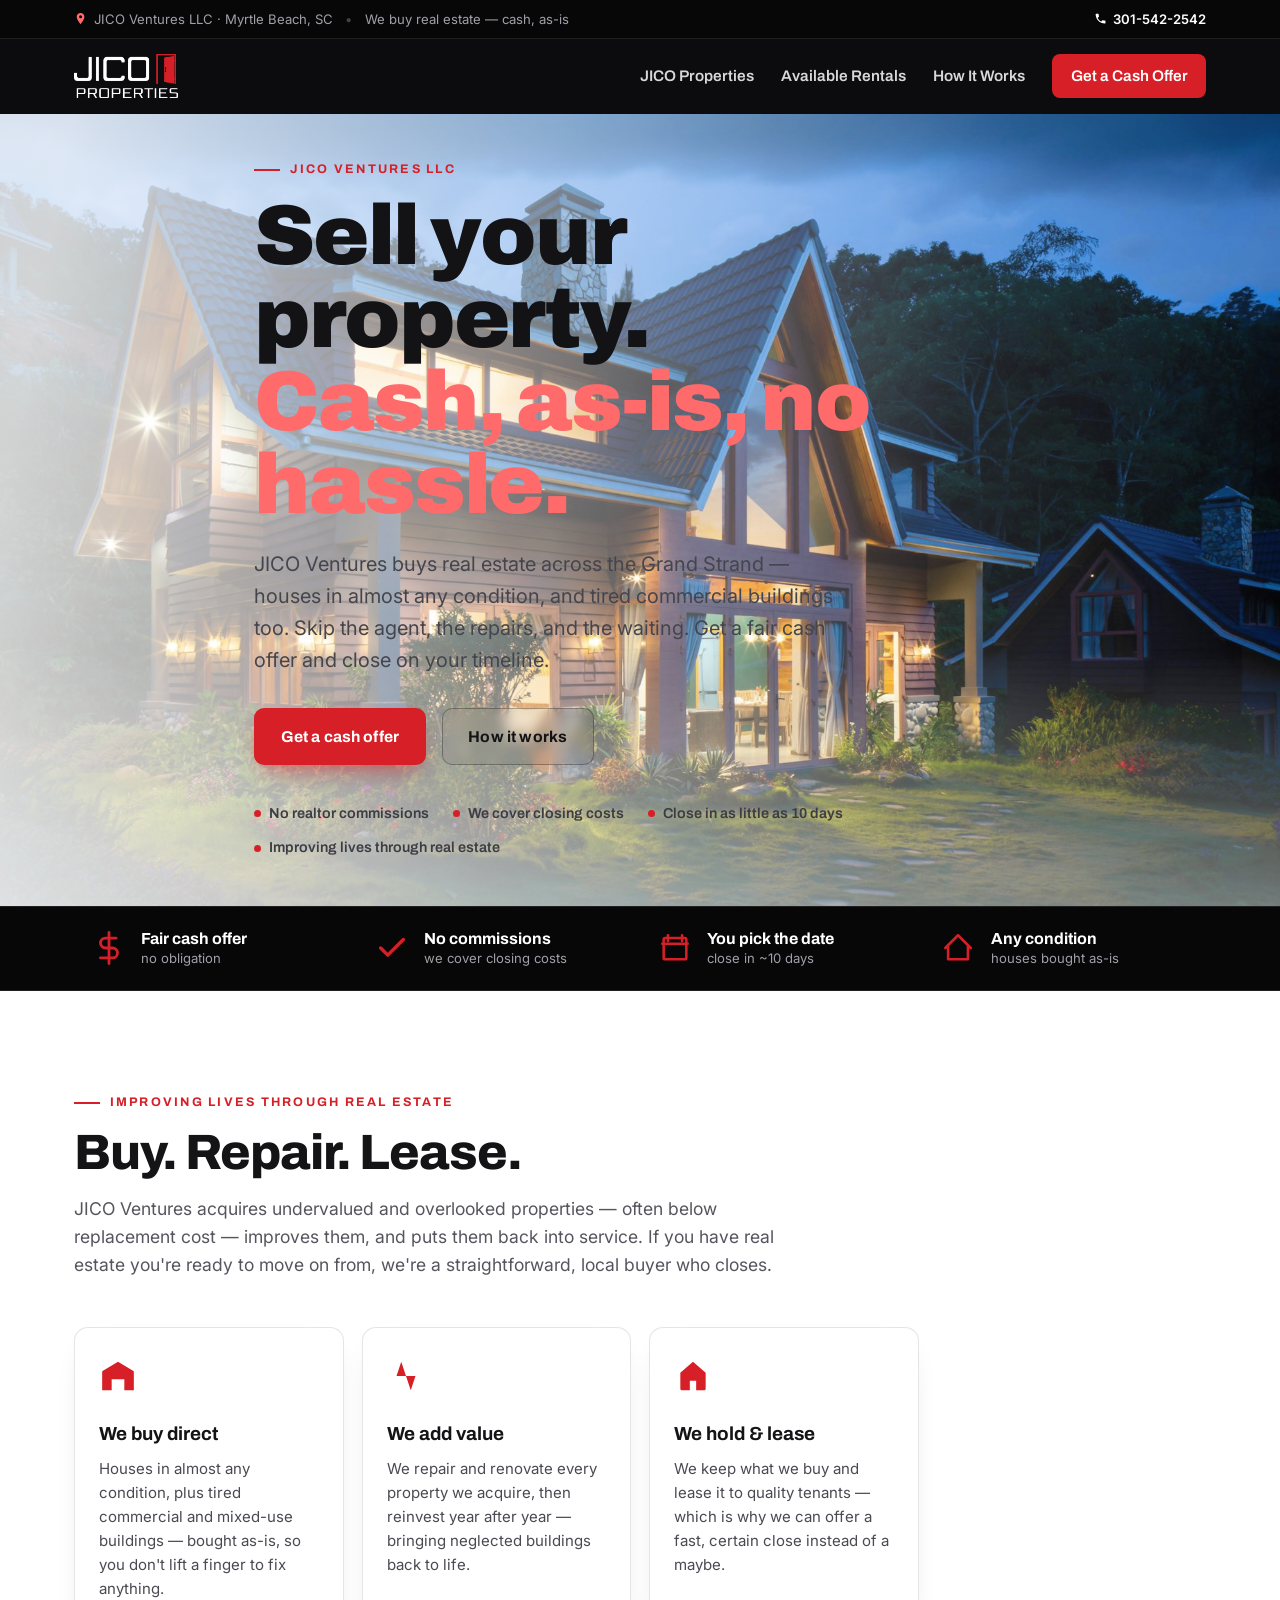
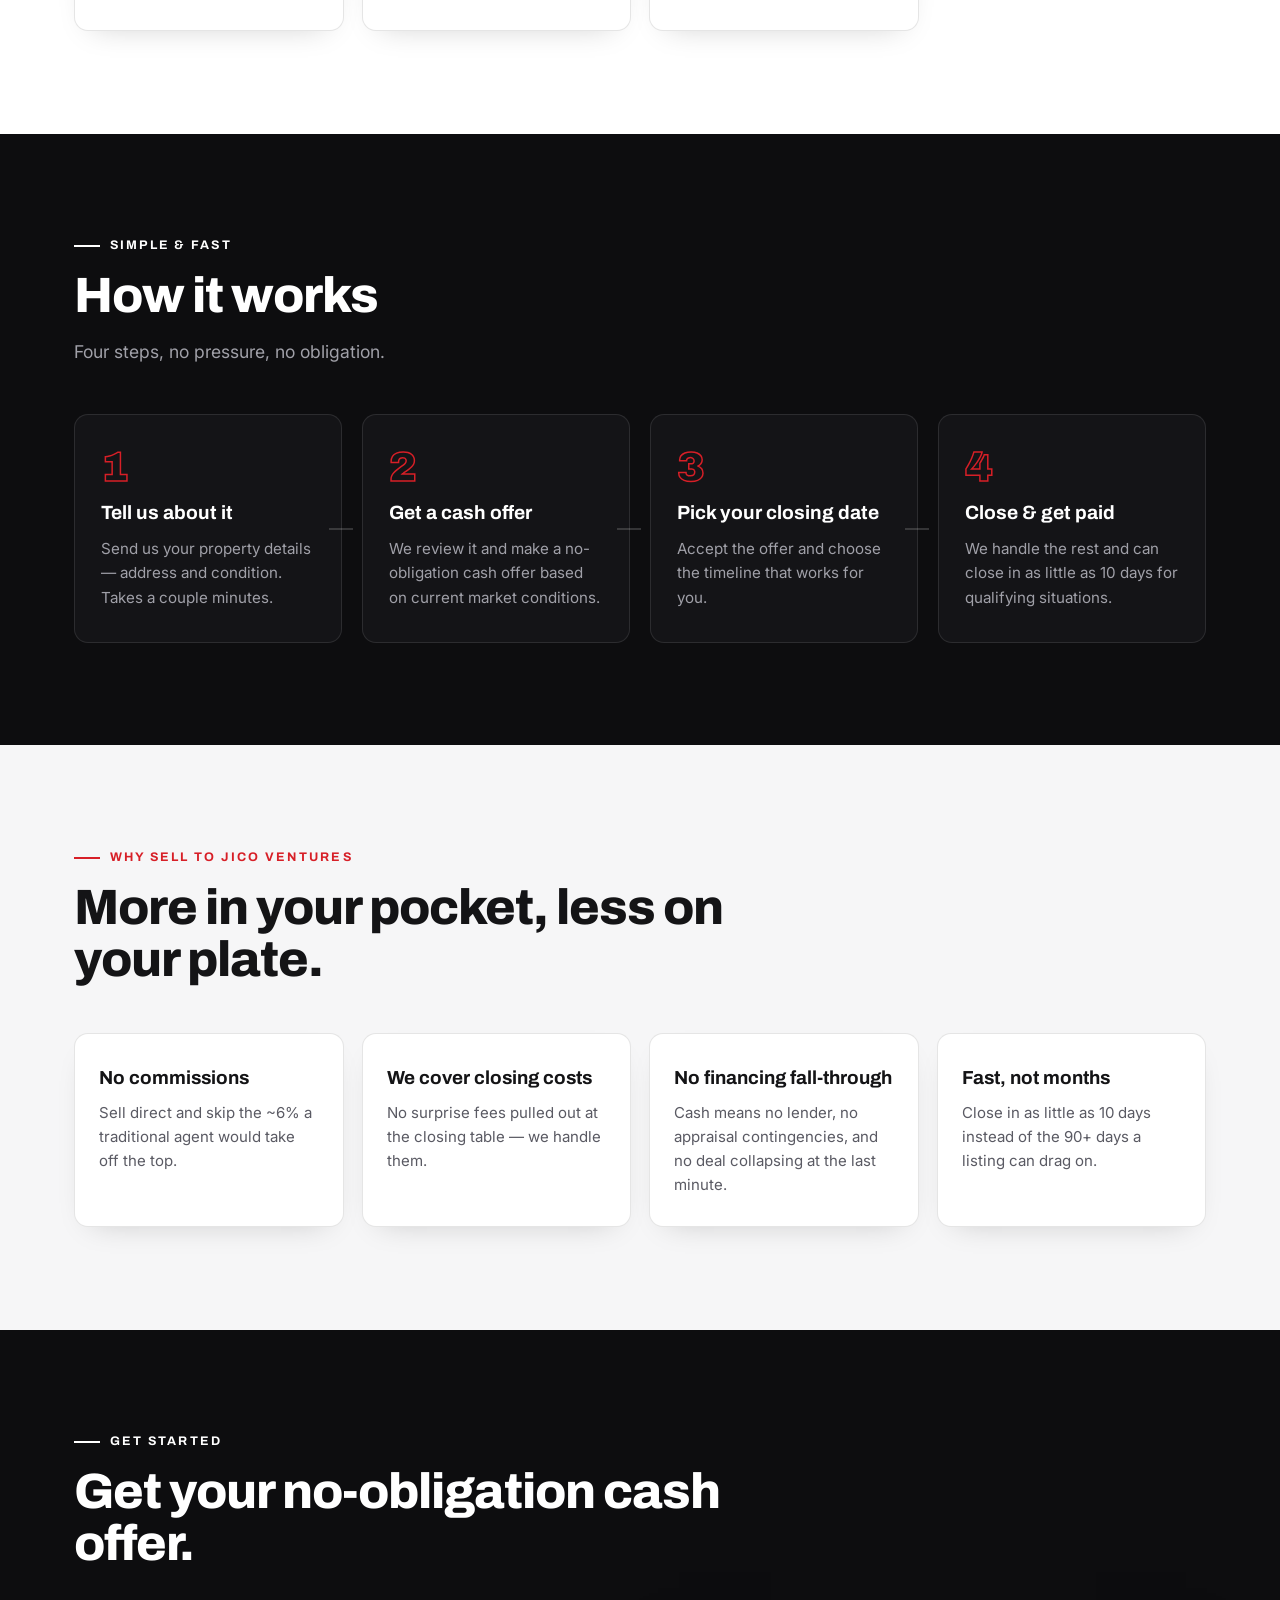
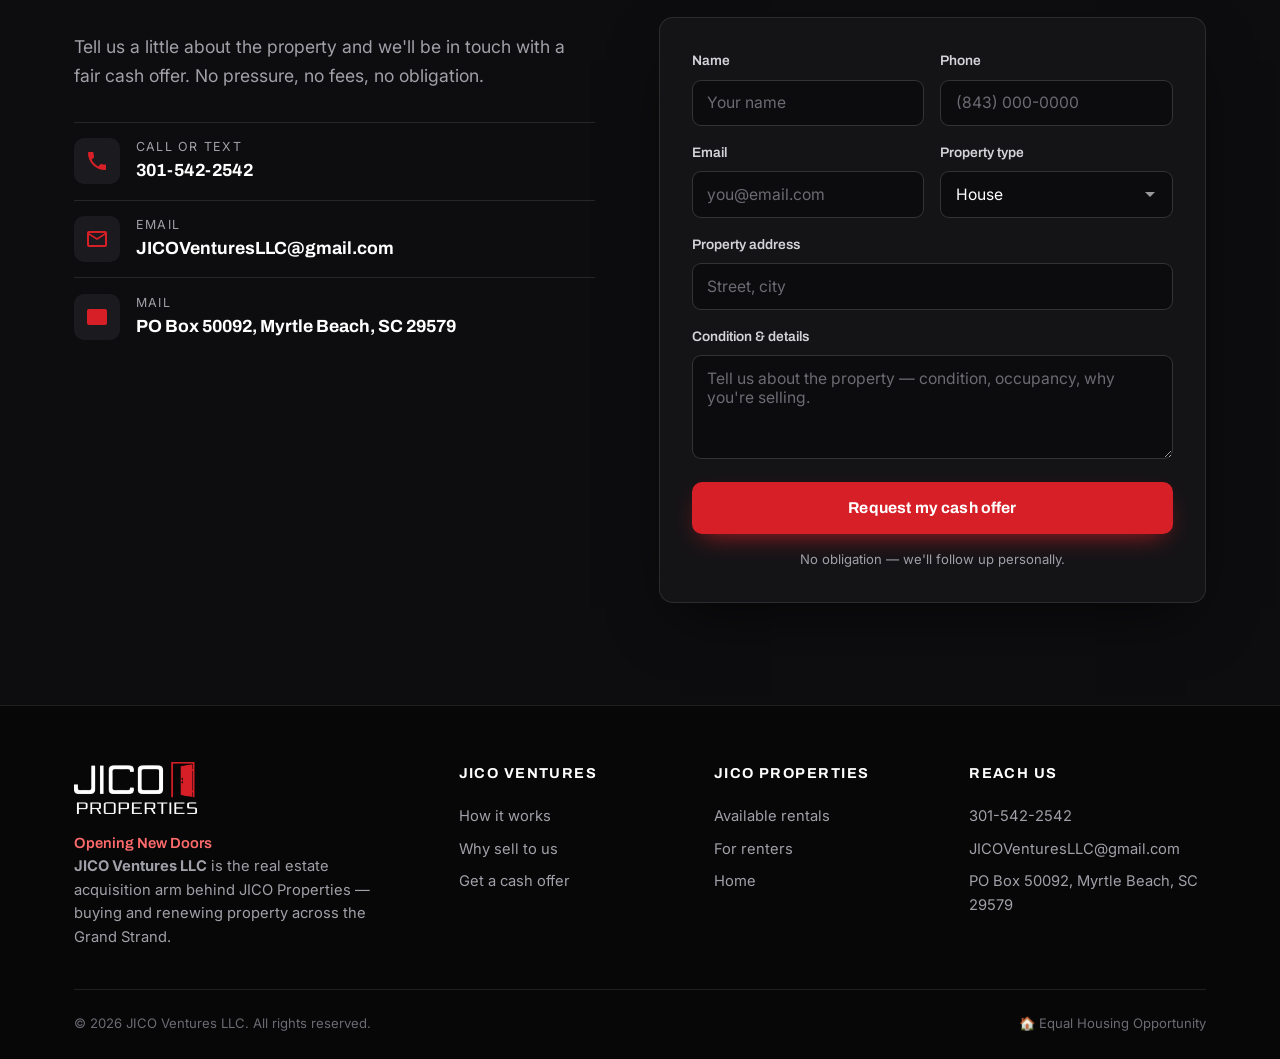
==== ventures.html @ 431a0dbe "Add Our Story section + dedicated JICO Ventures page - New "Our Story" section (owner-operated, fami" ====
<!doctype html>
<html lang="en">
<head>
<meta charset="utf-8">
<meta name="viewport" content="width=device-width, initial-scale=1">
<title>JICO Ventures LLC — We Buy Real Estate | Sell Your Property Fast</title>
<meta name="description" content="JICO Ventures LLC buys real estate across the Grand Strand — cash, as-is, no commissions. Get a no-obligation cash offer and close on your timeline, in as little as 10 days.">
<meta name="theme-color" content="#0d0d0f">

<meta property="og:type" content="website">
<meta property="og:title" content="JICO Ventures LLC — We Buy Real Estate">
<meta property="og:description" content="Sell your property cash, as-is, no commissions. Fast, local, no hassle.">
<meta property="og:url" content="https://jicoproperties.com/ventures.html">
<meta property="og:image" content="https://jicoproperties.com/assets/img/hero-retail.jpg">

<link rel="apple-touch-icon" href="assets/img/favicon-180.png">
<link rel="icon" type="image/png" sizes="512x512" href="assets/img/favicon-512.png">

<link rel="preconnect" href="https://fonts.googleapis.com">
<link rel="preconnect" href="https://fonts.gstatic.com" crossorigin>
<link href="https://fonts.googleapis.com/css2?family=Archivo:wght@600;700;800;900&family=Inter:wght@400;500;600&display=swap" rel="stylesheet">
<link rel="stylesheet" href="assets/css/styles.css">

<script type="application/ld+json">
{
  "@context": "https://schema.org",
  "@type": "RealEstateAgent",
  "name": "JICO Ventures LLC",
  "description": "Real estate investment company that buys undervalued property across the Grand Strand, repairs it, and leases it.",
  "url": "https://jicoproperties.com/ventures.html",
  "telephone": "+1-301-542-2542",
  "email": "JICOVenturesLLC@gmail.com",
  "areaServed": "Grand Strand, South Carolina"
}
</script>
</head>
<body>

<!-- ============ TOP BAR ============ -->
<div class="topbar">
  <div class="wrap topbar__in">
    <span class="topbar__item">
      <svg class="ic" viewBox="0 0 24 24"><path d="M12 2C8 2 5 5 5 9c0 5 7 13 7 13s7-8 7-13c0-4-3-7-7-7zm0 9.5A2.5 2.5 0 1 1 12 6a2.5 2.5 0 0 1 0 5.5z"/></svg>
      JICO Ventures LLC · Myrtle Beach, SC
    </span>
    <span class="topbar__sep">•</span>
    <span class="topbar__item">We buy real estate — cash, as-is</span>
    <a class="topbar__phone" href="tel:+13015422542">
      <svg class="ic" viewBox="0 0 24 24"><path d="M6.6 10.8c1.4 2.8 3.8 5.1 6.6 6.6l2.2-2.2c.3-.3.7-.4 1-.2 1.1.4 2.3.6 3.6.6.6 0 1 .4 1 1V20c0 .6-.4 1-1 1C10.6 21 3 13.4 3 4c0-.6.4-1 1-1h3.5c.6 0 1 .4 1 1 0 1.2.2 2.4.6 3.6.1.4 0 .8-.2 1l-2.3 2.2z"/></svg>
      301-542-2542
    </a>
  </div>
</div>

<!-- ============ HEADER ============ -->
<header class="header" id="header">
  <div class="wrap header__in">
    <a href="index.html" class="brand" aria-label="JICO Properties home">
      <img class="brand__logo" src="assets/img/logo-white-reddoor.png" alt="JICO Properties" width="260" height="110">
    </a>
    <nav class="nav" id="nav">
      <a href="index.html">JICO Properties</a>
      <a href="index.html#rentals">Available Rentals</a>
      <a href="#how">How It Works</a>
      <a href="#offer" class="nav__cta">Get a Cash Offer</a>
    </nav>
    <button class="hamburger" id="hamburger" aria-label="Menu" aria-expanded="false">
      <span></span><span></span><span></span>
    </button>
  </div>
</header>

<!-- ============ HERO ============ -->
<section class="hero" id="top">
  <div class="hero__bg" style="background-image:url('assets/img/hero-home.jpg')"></div>
  <div class="hero__scrim"></div>
  <div class="wrap hero__in">
    <span class="kicker kicker--light">JICO Ventures LLC</span>
    <h1 class="hero__title">Sell your property.<br><span class="red">Cash, as-is, no hassle.</span></h1>
    <p class="hero__sub">JICO Ventures buys real estate across the Grand Strand — houses in almost any condition, and tired commercial buildings too. Skip the agent, the repairs, and the waiting. Get a fair cash offer and close on your timeline.</p>
    <div class="hero__cta">
      <a href="#offer" class="btn btn--red">Get a cash offer</a>
      <a href="#how" class="btn btn--ghost">How it works</a>
    </div>
    <ul class="hero__trust">
      <li>No realtor commissions</li>
      <li>We cover closing costs</li>
      <li>Close in as little as 10 days</li>
      <li>Improving lives through real estate</li>
    </ul>
  </div>
</section>

<!-- ============ TRUST STRIP ============ -->
<section class="strip">
  <div class="wrap strip__in">
    <div class="strip__item">
      <svg class="strip__ic" viewBox="0 0 24 24"><path d="M12 1v22M17 5H9.5a3.5 3.5 0 0 0 0 7h5a3.5 3.5 0 0 1 0 7H6" fill="none" stroke="#D71F27" stroke-width="2" stroke-linecap="round"/></svg>
      <span><strong>Fair cash offer</strong>no obligation</span>
    </div>
    <div class="strip__item">
      <svg class="strip__ic" viewBox="0 0 24 24"><path d="M20 6 9 17l-5-5" fill="none" stroke="#D71F27" stroke-width="2.4" stroke-linecap="round" stroke-linejoin="round"/></svg>
      <span><strong>No commissions</strong>we cover closing costs</span>
    </div>
    <div class="strip__item">
      <svg class="strip__ic" viewBox="0 0 24 24"><path d="M3 9h18M7 3v4M17 3v4M5 5h14a1 1 0 0 1 1 1v13a1 1 0 0 1-1 1H5a1 1 0 0 1-1-1V6a1 1 0 0 1 1-1z" fill="none" stroke="#D71F27" stroke-width="1.8" stroke-linecap="round" stroke-linejoin="round"/></svg>
      <span><strong>You pick the date</strong>close in ~10 days</span>
    </div>
    <div class="strip__item">
      <svg class="strip__ic" viewBox="0 0 24 24"><path d="M3 12l9-9 9 9M5 10v10h14V10" fill="none" stroke="#D71F27" stroke-width="1.8" stroke-linecap="round" stroke-linejoin="round"/></svg>
      <span><strong>Any condition</strong>houses bought as-is</span>
    </div>
  </div>
</section>

<!-- ============ WHAT WE DO ============ -->
<section class="section lightsec" id="about">
  <div class="wrap">
    <div class="section__head">
      <span class="kicker">Improving lives through real estate</span>
      <h2 class="section__title">Buy. Repair. Lease.</h2>
      <p class="section__lead">JICO Ventures acquires undervalued and overlooked properties — often below replacement cost — improves them, and puts them back into service. If you have real estate you're ready to move on from, we're a straightforward, local buyer who closes.</p>
    </div>
    <div class="svc-grid">
      <div class="svc">
        <svg class="svc__ic" viewBox="0 0 24 24"><path d="M12 3 2 9v12h6v-7h8v7h6V9L12 3z"/></svg>
        <h3>We buy direct</h3>
        <p>Houses in almost any condition, plus tired commercial and mixed-use buildings — bought as-is, so you don't lift a finger to fix anything.</p>
      </div>
      <div class="svc">
        <svg class="svc__ic" viewBox="0 0 24 24"><path d="M22 12h-4l-3 9L9 3l-3 9H2"/></svg>
        <h3>We add value</h3>
        <p>We repair and renovate every property we acquire, then reinvest year after year — bringing neglected buildings back to life.</p>
      </div>
      <div class="svc">
        <svg class="svc__ic" viewBox="0 0 24 24"><path d="M4 10 12 3l8 7v10a1 1 0 0 1-1 1h-5v-6h-4v6H5a1 1 0 0 1-1-1V10z"/></svg>
        <h3>We hold &amp; lease</h3>
        <p>We keep what we buy and lease it to quality tenants — which is why we can offer a fast, certain close instead of a maybe.</p>
      </div>
    </div>
  </div>
</section>

<!-- ============ HOW IT WORKS ============ -->
<section class="section" id="how">
  <div class="wrap">
    <div class="section__head">
      <span class="kicker kicker--light">Simple &amp; fast</span>
      <h2 class="section__title">How it works</h2>
      <p class="section__lead">Four steps, no pressure, no obligation.</p>
    </div>
    <ol class="steps">
      <li class="step"><span class="step__no">1</span><h3>Tell us about it</h3><p>Send us your property details — address and condition. Takes a couple minutes.</p></li>
      <li class="step"><span class="step__no">2</span><h3>Get a cash offer</h3><p>We review it and make a no-obligation cash offer based on current market conditions.</p></li>
      <li class="step"><span class="step__no">3</span><h3>Pick your closing date</h3><p>Accept the offer and choose the timeline that works for you.</p></li>
      <li class="step"><span class="step__no">4</span><h3>Close &amp; get paid</h3><p>We handle the rest and can close in as little as 10 days for qualifying situations.</p></li>
    </ol>
  </div>
</section>

<!-- ============ WHY SELL TO US ============ -->
<section class="section lightsec alt" id="why">
  <div class="wrap">
    <div class="section__head">
      <span class="kicker">Why sell to JICO Ventures</span>
      <h2 class="section__title">More in your pocket, less on your plate.</h2>
    </div>
    <div class="svc-grid">
      <div class="svc">
        <h3>No commissions</h3>
        <p>Sell direct and skip the ~6% a traditional agent would take off the top.</p>
      </div>
      <div class="svc">
        <h3>We cover closing costs</h3>
        <p>No surprise fees pulled out at the closing table — we handle them.</p>
      </div>
      <div class="svc">
        <h3>No financing fall-through</h3>
        <p>Cash means no lender, no appraisal contingencies, and no deal collapsing at the last minute.</p>
      </div>
      <div class="svc">
        <h3>Fast, not months</h3>
        <p>Close in as little as 10 days instead of the 90+ days a listing can drag on.</p>
      </div>
    </div>
  </div>
</section>

<!-- ============ GET A CASH OFFER ============ -->
<section class="section contact" id="offer">
  <div class="wrap">
    <div class="section__head">
      <span class="kicker kicker--light">Get started</span>
      <h2 class="section__title">Get your no-obligation cash offer.</h2>
    </div>
    <div class="contact__in">
      <div>
        <p class="section__lead">Tell us a little about the property and we'll be in touch with a fair cash offer. No pressure, no fees, no obligation.</p>
        <ul class="contact__list">
          <li>
            <svg class="ic" viewBox="0 0 24 24"><path d="M6.6 10.8c1.4 2.8 3.8 5.1 6.6 6.6l2.2-2.2c.3-.3.7-.4 1-.2 1.1.4 2.3.6 3.6.6.6 0 1 .4 1 1V20c0 .6-.4 1-1 1C10.6 21 3 13.4 3 4c0-.6.4-1 1-1h3.5c.6 0 1 .4 1 1 0 1.2.2 2.4.6 3.6.1.4 0 .8-.2 1l-2.3 2.2z"/></svg>
            <div><span>Call or text</span><a href="tel:+13015422542">301-542-2542</a></div>
          </li>
          <li>
            <svg class="ic" viewBox="0 0 24 24"><path d="M4 4h16a2 2 0 0 1 2 2v12a2 2 0 0 1-2 2H4a2 2 0 0 1-2-2V6a2 2 0 0 1 2-2zm8 7 8-5H4l8 5zm0 2L4 8v10h16V8l-8 5z"/></svg>
            <div><span>Email</span><a href="mailto:JICOVenturesLLC@gmail.com">JICOVenturesLLC@gmail.com</a></div>
          </li>
          <li>
            <svg class="ic" viewBox="0 0 24 24"><path d="M20 4H4a2 2 0 0 0-2 2v12a2 2 0 0 0 2 2h16a2 2 0 0 0 2-2V6a2 2 0 0 0-2-2zM4 8l8 5 8-5"/></svg>
            <div><span>Mail</span><a href="#offer">PO Box 50092, Myrtle Beach, SC 29579</a></div>
          </li>
        </ul>
      </div>

      <form class="quote" id="offerForm">
        <div class="quote__row">
          <label>Name<input type="text" name="name" placeholder="Your name" required></label>
          <label>Phone<input type="tel" name="phone" placeholder="(843) 000-0000" required></label>
        </div>
        <div class="quote__row">
          <label>Email<input type="email" name="email" placeholder="you@email.com"></label>
          <label>Property type
            <select name="ptype">
              <option>House</option>
              <option>Commercial / retail</option>
              <option>Land / lot</option>
              <option>Multi-family</option>
              <option>Other</option>
            </select>
          </label>
        </div>
        <label>Property address<input type="text" name="address" placeholder="Street, city"></label>
        <label>Condition &amp; details<textarea name="details" rows="4" placeholder="Tell us about the property — condition, occupancy, why you're selling."></textarea></label>
        <button type="submit" class="btn btn--red btn--block">Request my cash offer</button>
        <p class="quote__note" id="offerNote">No obligation — we'll follow up personally.</p>
      </form>
    </div>
  </div>
</section>

<!-- ============ FOOTER ============ -->
<footer class="footer">
  <div class="wrap">
    <div class="footer__in">
      <div class="footer__brand">
        <img src="assets/img/logo-white-reddoor.png" alt="JICO Properties" width="240" height="102">
        <p class="footer__tag">Opening New Doors</p>
        <p><b>JICO Ventures LLC</b> is the real estate acquisition arm behind JICO Properties — buying and renewing property across the Grand Strand.</p>
      </div>
      <div class="footer__col">
        <h4>JICO Ventures</h4>
        <a href="#how">How it works</a>
        <a href="#why">Why sell to us</a>
        <a href="#offer">Get a cash offer</a>
      </div>
      <div class="footer__col">
        <h4>JICO Properties</h4>
        <a href="index.html#rentals">Available rentals</a>
        <a href="index.html#renters">For renters</a>
        <a href="index.html">Home</a>
      </div>
      <div class="footer__col">
        <h4>Reach us</h4>
        <a href="tel:+13015422542">301-542-2542</a>
        <a href="mailto:JICOVenturesLLC@gmail.com">JICOVenturesLLC@gmail.com</a>
        <span>PO Box 50092, Myrtle Beach, SC 29579</span>
      </div>
    </div>
    <div class="footer__bar">
      <span>© <span id="year">2026</span> JICO Ventures LLC. All rights reserved.</span>
      <span>🏠 Equal Housing Opportunity</span>
    </div>
  </div>
</footer>

<!-- ============ MOBILE STICKY BAR ============ -->
<div class="mobilebar">
  <a class="mobilebar__call" href="tel:+13015422542">
    <svg class="ic" viewBox="0 0 24 24" width="18" height="18" fill="currentColor"><path d="M6.6 10.8c1.4 2.8 3.8 5.1 6.6 6.6l2.2-2.2c.3-.3.7-.4 1-.2 1.1.4 2.3.6 3.6.6.6 0 1 .4 1 1V20c0 .6-.4 1-1 1C10.6 21 3 13.4 3 4c0-.6.4-1 1-1h3.5c.6 0 1 .4 1 1 0 1.2.2 2.4.6 3.6.1.4 0 .8-.2 1l-2.3 2.2z"/></svg>
    Call
  </a>
  <a class="mobilebar__quote" href="#offer">Get a Cash Offer</a>
</div>

<script src="assets/js/main.js"></script>
<script>
/* JICO Ventures cash-offer form — emails details to the Ventures inbox */
(function(){
  var f = document.getElementById('offerForm'), note = document.getElementById('offerNote');
  if(!f) return;
  f.addEventListener('submit', function(e){
    e.preventDefault();
    var q = function(n){ var el = f.querySelector('[name="'+n+'"]'); return el ? el.value.trim() : ''; };
    if(!q('name') || !q('phone')){ note.textContent = 'Please add your name and phone.'; note.className='quote__note err'; return; }
    var body = 'CASH OFFER REQUEST — JICO Ventures\n\n'+
      'Name: '+q('name')+'\nPhone: '+q('phone')+'\nEmail: '+q('email')+
      '\nProperty type: '+q('ptype')+'\nAddress: '+q('address')+'\n\nCondition / details:\n'+q('details')+'\n';
    var mailto = 'mailto:JICOVenturesLLC@gmail.com?subject='+
      encodeURIComponent('Cash offer request — '+(q('address')||q('name')))+'&body='+encodeURIComponent(body);
    var w = window.open(mailto,'_blank'); if(!w) window.location.href = mailto;
    note.textContent = 'Opening your email to send your details to JICO Ventures…'; note.className='quote__note';
  });
})();
</script>
</body>
</html>
---- assets/css/styles.css ----
/* ===========================================================
   JICO Properties — styles
   Brand: black + white + red (#D71F27)
   =========================================================== */

:root{
  --bg:#0d0d0f;
  --bg-2:#141417;
  --bg-3:#1b1b1f;
  --ink:#f4f4f5;
  --muted:#a0a0a8;
  --line:rgba(255,255,255,.10);
  --line-2:rgba(255,255,255,.16);
  --red:#D71F27;
  --red-2:#ef3b42;
  --red-ink:#ff6b6b;
  --white:#fff;
  --maxw:1180px;
  --r:14px;
  --shadow:0 24px 60px -20px rgba(0,0,0,.7);
  --display:"Archivo",system-ui,sans-serif;
  --body:"Inter",system-ui,sans-serif;
}

*{box-sizing:border-box;margin:0;padding:0}
html{scroll-behavior:smooth;overflow-x:hidden}
body{
  font-family:var(--body);
  background:var(--bg);
  color:var(--ink);
  line-height:1.6;
  -webkit-font-smoothing:antialiased;
}
img{max-width:100%;display:block}
a{color:inherit;text-decoration:none}
.wrap{max-width:var(--maxw);margin:0 auto;padding:0 24px}
.ic{width:1em;height:1em;fill:currentColor;flex:none}
.red{color:var(--red-ink)}

/* ---------- Buttons ---------- */
.btn{
  display:inline-flex;align-items:center;gap:.5rem;
  font-family:var(--display);font-weight:700;font-size:.98rem;
  letter-spacing:.01em;padding:.95rem 1.6rem;border-radius:10px;
  border:1.5px solid transparent;cursor:pointer;transition:.2s ease;white-space:nowrap;
}
.btn .ic{font-size:1.1em}
.btn--red{background:var(--red);color:#fff;box-shadow:0 10px 26px -10px rgba(215,31,39,.8)}
.btn--red:hover{background:var(--red-2);transform:translateY(-2px)}
.btn--ghost{background:rgba(255,255,255,.06);color:#fff;border-color:var(--line-2);backdrop-filter:blur(6px)}
.btn--ghost:hover{background:rgba(255,255,255,.14);transform:translateY(-2px)}
.btn--ghost.btn--dark{background:transparent;border-color:var(--line-2);color:var(--ink)}
.btn--ghost.btn--dark:hover{background:rgba(255,255,255,.06)}
.btn--block{width:100%;justify-content:center;padding:1.05rem}

/* ---------- Kicker / headings ---------- */
.kicker{
  font-family:var(--display);font-weight:700;text-transform:uppercase;
  letter-spacing:.18em;font-size:.78rem;color:var(--red-ink);margin-bottom:.9rem;
  display:flex;align-items:center;gap:.6rem;
}
.kicker::before{content:"";width:26px;height:2px;background:var(--red)}
.kicker--light{color:#fff}
.kicker--light::before{background:#fff}
.section__title{
  font-family:var(--display);font-weight:800;line-height:1.04;letter-spacing:-.02em;
  font-size:clamp(1.9rem,4.4vw,3.1rem);color:#fff;
}
.section__title--light{color:#fff}

/* ---------- Top bar ---------- */
.topbar{background:#070708;border-bottom:1px solid var(--line);font-size:.82rem;color:var(--muted)}
.topbar__in{display:flex;align-items:center;gap:.8rem;height:38px}
.topbar__item{display:inline-flex;align-items:center;gap:.4rem}
.topbar__item .ic{color:var(--red-ink)}
.topbar__sep{opacity:.4}
.topbar__phone{margin-left:auto;color:#fff;font-weight:600;display:inline-flex;align-items:center;gap:.4rem}
.topbar__phone:hover{color:var(--red-ink)}
@media(max-width:680px){.topbar__item:not(:first-child),.topbar__sep{display:none}}

/* ---------- Header ---------- */
.header{position:sticky;top:0;z-index:60;background:rgba(13,13,15,.82);backdrop-filter:blur(12px);border-bottom:1px solid transparent;transition:.3s}
.header.scrolled{background:rgba(8,8,9,.96);border-bottom-color:var(--line)}
.header__in{display:flex;align-items:center;justify-content:space-between;height:74px}
.brand__logo{height:42px;width:auto}
.nav{display:flex;align-items:center;gap:1.7rem}
.nav a{font-family:var(--display);font-weight:600;font-size:.96rem;color:#d8d8dc;transition:.2s}
.nav a:hover{color:#fff}
.nav__cta{background:var(--red);color:#fff!important;padding:.6rem 1.15rem;border-radius:8px}
.nav__cta:hover{background:var(--red-2)}
.hamburger{display:none;flex-direction:column;gap:5px;background:none;border:0;cursor:pointer;padding:8px}
.hamburger span{width:26px;height:2.5px;background:#fff;transition:.25s;border-radius:2px}
.hamburger.open span:nth-child(1){transform:translateY(7.5px) rotate(45deg)}
.hamburger.open span:nth-child(2){opacity:0}
.hamburger.open span:nth-child(3){transform:translateY(-7.5px) rotate(-45deg)}

@media(max-width:920px){
  .hamburger{display:flex}
  .nav{position:fixed;inset:0 0 0 auto;top:0;width:min(82vw,330px);height:100vh;
    flex-direction:column;align-items:flex-start;justify-content:center;gap:1.4rem;
    background:#0a0a0c;padding:2rem 2.2rem;transform:translateX(100%);transition:.32s cubic-bezier(.4,0,.2,1);
    border-left:1px solid var(--line);box-shadow:var(--shadow)}
  .nav.open{transform:translateX(0)}
  .nav a{font-size:1.25rem}
  .nav__cta{width:100%;text-align:center;justify-content:center;display:flex}
}

/* ---------- Hero ---------- */
.hero{position:relative;min-height:88vh;display:flex;align-items:center;overflow:hidden}
.hero__bg{position:absolute;inset:0;background-size:cover;background-position:center;transform:scale(1.04)}
.hero__scrim{position:absolute;inset:0;
  background:linear-gradient(100deg,rgba(8,8,10,.93) 8%,rgba(8,8,10,.72) 42%,rgba(8,8,10,.35) 78%),
             linear-gradient(0deg,rgba(8,8,10,.85),transparent 38%)}
.hero__in{position:relative;z-index:2;padding-top:5vh;padding-bottom:5vh;max-width:820px}
.hero__title{font-family:var(--display);font-weight:900;letter-spacing:-.025em;line-height:.98;
  font-size:clamp(2.6rem,7vw,5.3rem);color:#fff;margin-bottom:1.3rem}
.hero__sub{font-size:clamp(1.05rem,1.6vw,1.25rem);color:#d4d4d8;max-width:600px;margin-bottom:2rem}
.hero__cta{display:flex;flex-wrap:wrap;gap:1rem}
.hero__trust{list-style:none;display:flex;flex-wrap:wrap;gap:.7rem 1.5rem;margin-top:2.3rem;
  font-family:var(--display);font-weight:600;font-size:.9rem;color:#cfcfd4}
.hero__trust li{display:flex;align-items:center;gap:.5rem}
.hero__trust li::before{content:"";width:7px;height:7px;border-radius:50%;background:var(--red)}

/* ---------- Trust strip ---------- */
.strip{background:#070708;border-top:1px solid var(--line);border-bottom:1px solid var(--line)}
.strip__in{display:grid;grid-template-columns:repeat(4,1fr);gap:1px;}
.strip__item{display:flex;align-items:center;gap:.95rem;padding:1.4rem 1.1rem}
.strip__ic{width:34px;height:34px;fill:var(--red);flex:none}
.strip__item span{display:flex;flex-direction:column;font-size:.82rem;color:var(--muted);line-height:1.3}
.strip__item strong{font-family:var(--display);color:#fff;font-size:1rem;font-weight:700}
@media(max-width:820px){.strip__in{grid-template-columns:1fr 1fr}.strip__item{padding:1.1rem}}
@media(max-width:460px){.strip__in{grid-template-columns:1fr}}

/* ---------- Sections ---------- */
.section{padding:clamp(4rem,8vw,7rem) 0}
.section--alt{background:var(--bg-2)}
.section__head{max-width:720px;margin-bottom:3rem}
.section__lead{color:var(--muted);font-size:1.1rem;margin-top:1rem}

/* ---------- Services ---------- */
.svc-grid{display:grid;grid-template-columns:repeat(4,1fr);gap:18px}
.svc{background:var(--bg-2);border:1px solid var(--line);border-radius:var(--r);padding:1.8rem 1.5rem;
  transition:.25s;position:relative;overflow:hidden}
.section--alt .svc{background:var(--bg-3)}
.svc::after{content:"";position:absolute;left:0;top:0;width:0;height:3px;background:var(--red);transition:.3s}
.svc:hover{transform:translateY(-5px);border-color:var(--line-2)}
.svc:hover::after{width:100%}
.svc__ic{width:38px;height:38px;fill:var(--red);margin-bottom:1rem}
.svc h3{font-family:var(--display);font-weight:700;font-size:1.18rem;color:#fff;margin-bottom:.5rem}
.svc p{color:var(--muted);font-size:.94rem}
.svc-also{margin-top:2rem;color:var(--muted);font-size:1.02rem}
.svc-also strong{color:#fff}
.svc-also a{color:var(--red-ink);font-weight:600}
.svc-also a:hover{text-decoration:underline}
@media(max-width:980px){.svc-grid{grid-template-columns:repeat(3,1fr)}}
@media(max-width:720px){.svc-grid{grid-template-columns:repeat(2,1fr)}}
@media(max-width:440px){.svc-grid{grid-template-columns:1fr}}

/* ---------- Filters + Gallery ---------- */
.filters{display:flex;flex-wrap:wrap;gap:.6rem;margin-bottom:1.8rem}
.filter{font-family:var(--display);font-weight:600;font-size:.92rem;color:#cfcfd4;
  background:transparent;border:1.5px solid var(--line-2);border-radius:50px;padding:.55rem 1.25rem;cursor:pointer;transition:.2s}
.filter:hover{border-color:var(--red);color:#fff}
.filter.is-active{background:var(--red);border-color:var(--red);color:#fff}
.gallery{display:grid;grid-template-columns:repeat(4,1fr);gap:14px}
.gcard{position:relative;border-radius:var(--r);overflow:hidden;cursor:pointer;aspect-ratio:1/1;background:var(--bg-3)}
.gcard img{width:100%;height:100%;object-fit:cover;transition:.5s}
.gcard figcaption{position:absolute;left:0;right:0;bottom:0;padding:1rem .9rem .8rem;
  font-family:var(--display);font-weight:700;font-size:.92rem;color:#fff;
  background:linear-gradient(0deg,rgba(0,0,0,.82),transparent);transform:translateY(4px);opacity:.92;transition:.3s}
.gcard::before{content:"";position:absolute;inset:0;border:0 solid var(--red);transition:.25s;z-index:2;pointer-events:none}
.gcard:hover img{transform:scale(1.07)}
.gcard:hover::before{border-width:3px}
.gcard:hover figcaption{transform:translateY(0)}
.gcard.hide{display:none}
@media(max-width:900px){.gallery{grid-template-columns:repeat(3,1fr)}}
@media(max-width:620px){.gallery{grid-template-columns:repeat(2,1fr);gap:10px}}

/* ---------- Process ---------- */
.steps{list-style:none;display:grid;grid-template-columns:repeat(4,1fr);gap:20px;counter-reset:s}
.step{background:var(--bg-2);border:1px solid var(--line);border-radius:var(--r);padding:2rem 1.6rem;position:relative}
.step__no{font-family:var(--display);font-weight:900;font-size:2.6rem;color:transparent;
  -webkit-text-stroke:1.5px var(--red);display:block;margin-bottom:.6rem;line-height:1}
.step h3{font-family:var(--display);font-weight:700;font-size:1.2rem;color:#fff;margin-bottom:.5rem}
.step p{color:var(--muted);font-size:.95rem}
.step:not(:last-child)::after{content:"";position:absolute;right:-12px;top:50%;width:24px;height:2px;background:var(--line-2);z-index:2}
@media(max-width:860px){.steps{grid-template-columns:1fr 1fr}.step:not(:last-child)::after{display:none}}
@media(max-width:480px){.steps{grid-template-columns:1fr}}

/* ---------- About ---------- */
.about__in{display:grid;grid-template-columns:1fr 1.05fr;gap:clamp(2rem,5vw,4.5rem);align-items:center}
.about__media{position:relative}
.about__media img{border-radius:var(--r);width:100%;aspect-ratio:4/5;object-fit:cover;box-shadow:var(--shadow)}
.about__badge{position:absolute;left:-18px;bottom:-18px;background:var(--red);color:#fff;
  padding:1.1rem 1.3rem;border-radius:12px;max-width:230px;box-shadow:var(--shadow)}
.about__badge strong{font-family:var(--display);font-weight:800;font-size:1.5rem;display:block;line-height:1}
.about__badge span{font-size:.84rem;opacity:.95}
.about__body p{color:#c6c6cc;margin-top:1rem}
.values{list-style:none;margin:1.6rem 0 2rem}
.values li{padding:.85rem 0 .85rem 1.4rem;border-top:1px solid var(--line);position:relative;color:var(--muted);font-size:.97rem}
.values li::before{content:"";position:absolute;left:0;top:1.15rem;width:8px;height:8px;background:var(--red);border-radius:2px}
.values li span{display:block;font-family:var(--display);font-weight:700;color:#fff;font-size:1.05rem;margin-bottom:.1rem}
@media(max-width:840px){.about__in{grid-template-columns:1fr}.about__media{max-width:440px}.about__badge{left:0}}

/* ---------- Stats ---------- */
.stats{background:var(--red);color:#fff}
.stats__in{display:grid;grid-template-columns:repeat(3,1fr);gap:1rem;padding:3rem 24px}
.stat{text-align:center}
.stat__num{font-family:var(--display);font-weight:900;font-size:clamp(2.2rem,5vw,3.2rem);display:block;line-height:1}
.stat__lbl{font-size:.92rem;opacity:.92;margin-top:.4rem;display:block}
@media(max-width:620px){.stats__in{grid-template-columns:1fr 1fr;gap:2rem}}

/* ---------- Reviews ---------- */
.reviews__in{display:grid;grid-template-columns:1.5fr 1fr;gap:3rem;align-items:center}
.reviews__btns{display:flex;flex-wrap:wrap;gap:.8rem;margin-top:1.6rem}
.reviews__stars{text-align:center;background:var(--bg-2);border:1px solid var(--line);border-radius:var(--r);padding:2.4rem 1.5rem}
.reviews__stars .stars{color:#ffc83d;font-size:2.1rem;letter-spacing:.18em}
.reviews__stars p{color:var(--muted);margin-top:.7rem;font-size:.95rem}
@media(max-width:760px){.reviews__in{grid-template-columns:1fr}}

/* ---------- Areas ---------- */
.areas{list-style:none;display:flex;flex-wrap:wrap;gap:8px}
.areas li{background:var(--bg-3);border:1px solid var(--line);border-radius:999px;padding:.4rem .9rem;
  font-family:var(--display);font-weight:600;font-size:.92rem;color:#e4e4e7;display:inline-flex;align-items:center;gap:.5rem;transition:.2s}
.areas li::before{content:"";width:6px;height:6px;border-radius:50%;background:var(--red);flex:none}
.areas li:hover{border-color:var(--red);color:#fff}

/* ---------- Careers ---------- */
.careers{position:relative;background-size:cover;background-position:center;background-attachment:fixed;text-align:center}
.careers__scrim{position:absolute;inset:0;background:linear-gradient(180deg,rgba(8,8,10,.9),rgba(8,8,10,.82)),
  radial-gradient(circle at 50% 50%,rgba(215,31,39,.25),transparent 60%)}
.careers__in{position:relative;z-index:2;padding:clamp(4rem,9vw,7rem) 0;max-width:680px;margin:0 auto}
.careers__lead{color:#d4d4d8;font-size:1.12rem;margin:1.1rem auto 2rem}
@media(max-width:820px){.careers{background-attachment:scroll}}
.careers__form{max-width:540px;margin:1.9rem auto 0;background:#fff;border-radius:16px;padding:1.6rem 1.6rem 1.7rem;
  box-shadow:0 18px 50px rgba(0,0,0,.4);text-align:left}
.careers__form label{display:block;font-family:var(--display);font-weight:600;font-size:.82rem;color:#33333a;margin-bottom:.85rem}
.careers__form .cf-opt{color:#9a9aa2;font-weight:500}
.careers__form input,.careers__form textarea{width:100%;margin-top:.35rem;background:#f5f6f8;border:1.5px solid #e2e4e8;
  border-radius:9px;padding:.7rem .8rem;font:inherit;font-size:.95rem;color:#17171a}
.careers__form input:focus,.careers__form textarea:focus{outline:none;border-color:var(--red);box-shadow:0 0 0 3px rgba(215,31,39,.15);background:#fff}
.careers__form textarea{resize:vertical}
.careers__form .cf-row{display:grid;grid-template-columns:1fr 1fr;gap:.9rem}
.careers__form .btn{width:100%;margin-top:.4rem}
.careers__note{font-size:.8rem;color:#66666e;text-align:center;margin-top:.75rem;min-height:1em}
.careers__note.ok{color:#1a8f3c;font-weight:600}
@media(max-width:540px){.careers__form .cf-row{grid-template-columns:1fr}}

/* ---------- Contact ---------- */
.contact__in{display:grid;grid-template-columns:1fr 1.05fr;gap:clamp(2rem,5vw,4rem)}
.contact__list{list-style:none;margin:2rem 0}
.contact__list li{display:flex;align-items:center;gap:1rem;padding:.9rem 0;border-top:1px solid var(--line)}
.contact__list .ic{font-size:1.4rem;color:var(--red);width:46px;height:46px;padding:11px;
  background:var(--bg-3);border-radius:10px;box-sizing:border-box}
.contact__list span{display:block;font-size:.78rem;text-transform:uppercase;letter-spacing:.1em;color:var(--muted)}
.contact__list a{font-family:var(--display);font-weight:700;color:#fff;font-size:1.1rem}
.contact__list a:hover{color:var(--red-ink)}
.contact__social{display:flex;gap:.7rem;margin-top:1.4rem}
.contact__social a{width:42px;height:42px;display:grid;place-items:center;border:1px solid var(--line-2);border-radius:10px;transition:.2s}
.contact__social svg{width:20px;height:20px;fill:#cfcfd4}
.contact__social a:hover{background:var(--red);border-color:var(--red)}
.contact__social a:hover svg{fill:#fff}

.quote{background:var(--bg-2);border:1px solid var(--line);border-radius:var(--r);padding:2rem;box-shadow:var(--shadow)}
.section--alt .quote{background:var(--bg-3)}
.quote__row{display:grid;grid-template-columns:1fr 1fr;gap:1rem}
.quote label{display:block;font-family:var(--display);font-weight:600;font-size:.86rem;color:#d4d4d8;margin-bottom:1rem}
.quote input,.quote select,.quote textarea{
  width:100%;margin-top:.45rem;background:#0c0c0e;border:1.5px solid var(--line-2);border-radius:9px;
  color:#fff;padding:.8rem .9rem;font-family:var(--body);font-size:.98rem;font-weight:400;transition:.2s}
.quote input::placeholder,.quote textarea::placeholder{color:#6b6b73}
.quote input:focus,.quote select:focus,.quote textarea:focus{outline:none;border-color:var(--red);box-shadow:0 0 0 3px rgba(215,31,39,.18)}
.quote select{appearance:none;background-image:url("data:image/svg+xml,%3Csvg xmlns='http://www.w3.org/2000/svg' width='12' height='12' fill='%23999'%3E%3Cpath d='M6 8 1 3h10z'/%3E%3C/svg%3E");background-repeat:no-repeat;background-position:right 1rem center}
.quote textarea{resize:vertical}
.quote__note{font-size:.82rem;color:var(--muted);text-align:center;margin-top:.9rem}
.quote__note.ok{color:#4ade80}.quote__note.err{color:#ff6b6b}
@media(max-width:760px){.contact__in{grid-template-columns:1fr}.quote__row{grid-template-columns:1fr}}

/* ---------- Footer ---------- */
.footer{background:#070708;border-top:1px solid var(--line);padding-top:3.5rem}
.footer__in{display:grid;grid-template-columns:1.6fr 1fr 1fr 1.1fr;gap:2.5rem;padding-bottom:2.5rem}
.footer__brand img{height:46px;margin-bottom:1.1rem}
.footer__brand p{color:var(--muted);font-size:.92rem;max-width:300px}
.footer__tag{color:var(--red-ink)!important;font-family:var(--display);font-weight:600;margin-top:.8rem!important}
.footer__col h4{font-family:var(--display);font-weight:700;color:#fff;font-size:.9rem;text-transform:uppercase;letter-spacing:.1em;margin-bottom:1rem}
.footer__col a,.footer__col span{display:block;color:var(--muted);font-size:.92rem;padding:.28rem 0}
.footer__col a:hover{color:#fff}
.footer__social{display:flex;gap:.5rem;margin-top:1rem}
.footer__social a{width:34px;height:34px;display:grid;place-items:center;border:1px solid var(--line-2);border-radius:8px;
  font-family:var(--display);font-weight:700;font-size:.72rem;color:#cfcfd4;padding:0}
.footer__social a:hover{background:var(--red);border-color:var(--red);color:#fff}
.footer__bar{display:flex;justify-content:space-between;gap:1rem;flex-wrap:wrap;
  border-top:1px solid var(--line);padding-top:1.4rem;padding-bottom:1.6rem;color:#6b6b73;font-size:.82rem}
@media(max-width:840px){.footer__in{grid-template-columns:1fr 1fr}}
@media(max-width:480px){.footer__in{grid-template-columns:1fr}}

/* ---------- Mobile sticky bar ---------- */
.mobilebar{position:fixed;bottom:0;left:0;right:0;z-index:55;display:none;gap:1px;
  background:var(--line);border-top:1px solid var(--line)}
.mobilebar a{flex:1;display:flex;align-items:center;justify-content:center;gap:.5rem;
  font-family:var(--display);font-weight:700;padding:1rem;font-size:1rem}
.mobilebar__call{background:#141417;color:#fff}
.mobilebar__quote{background:var(--red);color:#fff}
@media(max-width:680px){.mobilebar{display:flex}body{padding-bottom:58px}}

/* ---------- Lightbox ---------- */
.lightbox{position:fixed;inset:0;z-index:100;background:rgba(5,5,6,.94);display:none;
  align-items:center;justify-content:center;padding:24px}
.lightbox.open{display:flex}
.lightbox img{max-width:92vw;max-height:88vh;border-radius:10px;box-shadow:var(--shadow)}
.lightbox__close{position:absolute;top:18px;right:24px;background:none;border:0;color:#fff;font-size:2.6rem;cursor:pointer;line-height:1}

/* ---------- Reveal animation ---------- */
.reveal{opacity:0;transform:translateY(26px);transition:.7s cubic-bezier(.2,.7,.2,1)}
.reveal.in{opacity:1;transform:none}
@media(prefers-reduced-motion:reduce){.reveal{opacity:1;transform:none;transition:none}html{scroll-behavior:auto}}

/* ===========================================================
   LEAD CAPTURE
   =========================================================== */

/* ---- Contact lead card ---- */
.leadcard{background:linear-gradient(180deg,var(--bg-2),#0e0e11);border:1px solid var(--line);
  border-radius:var(--r);padding:2rem;box-shadow:var(--shadow);position:relative;overflow:hidden}
.leadcard::before{content:"";position:absolute;top:0;left:0;right:0;height:4px;background:var(--red)}
.leadcard__badge{display:inline-block;background:rgba(215,31,39,.14);color:var(--red-ink);
  font-family:var(--display);font-weight:700;font-size:.74rem;letter-spacing:.08em;text-transform:uppercase;
  padding:.35rem .8rem;border-radius:50px;margin-bottom:1rem}
.leadcard__top h3{font-family:var(--display);font-weight:800;font-size:1.6rem;color:#fff;margin-bottom:.5rem}
.leadcard__top p{color:var(--muted);font-size:.98rem;margin-bottom:1.5rem}
.leadcard__reassure{list-style:none;margin:1.4rem 0 0}
.leadcard__reassure li{display:flex;align-items:center;gap:.6rem;color:#d4d4d8;font-size:.92rem;padding:.35rem 0}
.leadcard__reassure .ic{color:#4ade80;font-size:1.05rem}
.leadcard__or{margin-top:1.3rem;padding-top:1.2rem;border-top:1px solid var(--line);
  color:var(--muted);font-size:.92rem;text-align:center}
.leadcard__or a{color:var(--red-ink);font-weight:700;font-family:var(--display)}
.leadcard__or a:hover{text-decoration:underline}

/* ---- Lead magnet ---- */
.leadmag{background:#fff;border-top:1px solid rgba(0,0,0,.08)}
.leadmag__in{display:grid;grid-template-columns:1.2fr 1fr;gap:clamp(2rem,5vw,4rem);align-items:center;
  padding:clamp(3.5rem,7vw,5.5rem) 0}
.leadmag__bullets{list-style:none;margin-top:1.4rem}
.leadmag__bullets li{position:relative;padding:.4rem 0 .4rem 1.8rem;color:#45454d}
.leadmag__bullets li::before{content:"📘";position:absolute;left:0;top:.4rem}
.leadmag__form{background:var(--bg-3);border:1px solid var(--line);border-radius:var(--r);padding:1.8rem;box-shadow:var(--shadow)}
.leadmag__form h3{font-family:var(--display);font-weight:800;color:#fff;font-size:1.25rem;margin-bottom:1.1rem}
.leadmag__form label{display:block;font-family:var(--display);font-weight:600;font-size:.84rem;color:#d4d4d8;margin-bottom:.9rem}
.leadmag__form input{width:100%;margin-top:.4rem;background:#0c0c0e;border:1.5px solid var(--line-2);border-radius:9px;
  color:#fff;padding:.8rem .9rem;font-family:var(--body);font-size:.98rem}
.leadmag__form input::placeholder{color:#6b6b73}
.leadmag__form input:focus{outline:none;border-color:var(--red);box-shadow:0 0 0 3px rgba(215,31,39,.18)}
.leadmag__note{font-size:.78rem;color:var(--muted);text-align:center;margin-top:.8rem}
.leadmag__note.ok{color:#4ade80}
@media(max-width:760px){.leadmag__in{grid-template-columns:1fr}}

/* ---- Floating CTA (desktop) ---- */
.floatcta{position:fixed;right:24px;bottom:24px;z-index:50;display:none;align-items:center;gap:.55rem;
  background:var(--red);color:#fff;border:0;cursor:pointer;font-family:var(--display);font-weight:700;font-size:1rem;
  padding:.95rem 1.4rem;border-radius:50px;box-shadow:0 14px 34px -8px rgba(215,31,39,.7);
  transition:.25s;animation:floatpulse 2.6s ease-in-out infinite}
.floatcta .ic{font-size:1.15em}
.floatcta:hover{background:var(--red-2);transform:translateY(-3px)}
@keyframes floatpulse{0%,100%{box-shadow:0 14px 34px -8px rgba(215,31,39,.6)}50%{box-shadow:0 14px 40px -6px rgba(215,31,39,.95)}}
@media(min-width:681px){.floatcta.show{display:inline-flex}}

/* ---- Exit-intent popup ---- */
.exit{position:fixed;inset:0;z-index:95;background:rgba(5,5,6,.82);backdrop-filter:blur(4px);
  display:none;align-items:center;justify-content:center;padding:24px}
.exit.open{display:flex}
.exit__card{position:relative;max-width:440px;width:100%;text-align:center;
  background:linear-gradient(180deg,var(--bg-2),#0c0c0f);border:1px solid var(--line-2);border-radius:18px;
  padding:2.6rem 2rem 2rem;box-shadow:var(--shadow);animation:pop .3s cubic-bezier(.2,.8,.3,1.2)}
@keyframes pop{from{opacity:0;transform:scale(.9)}to{opacity:1;transform:none}}
.exit__badge{display:inline-block;background:rgba(215,31,39,.14);color:var(--red-ink);
  font-family:var(--display);font-weight:700;font-size:.74rem;letter-spacing:.06em;text-transform:uppercase;
  padding:.35rem .85rem;border-radius:50px;margin-bottom:1rem}
.exit__card h3{font-family:var(--display);font-weight:800;color:#fff;font-size:1.6rem;margin-bottom:.6rem}
.exit__card p{color:var(--muted);margin-bottom:1.4rem}
.exit__or{margin-top:1rem;color:var(--muted);font-size:.9rem}
.exit__or a{color:var(--red-ink);font-weight:700}
.exit__close{position:absolute;top:12px;right:16px;background:none;border:0;color:#888;font-size:1.9rem;cursor:pointer;line-height:1}
.exit__close:hover{color:#fff}

/* ---- Multi-step wizard ---- */
.wiz{position:fixed;inset:0;z-index:110;background:rgba(5,5,6,.9);backdrop-filter:blur(6px);
  display:none;align-items:center;justify-content:center;padding:20px}
.wiz.open{display:flex}
.wiz__card{position:relative;width:100%;max-width:620px;max-height:92vh;display:flex;flex-direction:column;
  background:linear-gradient(180deg,#141417,#0d0d10);border:1px solid var(--line-2);border-radius:18px;
  box-shadow:var(--shadow);overflow:hidden;animation:pop .3s cubic-bezier(.2,.8,.3,1.2)}
.wiz__close{position:absolute;top:14px;right:18px;background:none;border:0;color:#999;font-size:2rem;cursor:pointer;line-height:1;z-index:3}
.wiz__close:hover{color:#fff}
.wiz__head{padding:1.6rem 1.8rem 1.1rem;border-bottom:1px solid var(--line)}
.wiz__brand{font-family:var(--display);font-weight:700;font-size:.82rem;letter-spacing:.06em;text-transform:uppercase;
  color:#cfcfd4;display:flex;align-items:center;gap:.5rem;margin-bottom:.9rem}
.wiz__dot{width:9px;height:9px;border-radius:50%;background:var(--red);box-shadow:0 0 0 4px rgba(215,31,39,.2)}
.wiz__progress{height:6px;background:rgba(255,255,255,.08);border-radius:50px;overflow:hidden}
.wiz__progress span{display:block;height:100%;width:20%;background:var(--red);border-radius:50px;transition:width .4s cubic-bezier(.4,0,.2,1)}
.wiz__steptext{font-size:.78rem;color:var(--muted);margin-top:.55rem;font-family:var(--display);font-weight:600}
.wiz__body{padding:1.8rem;overflow-y:auto}
.wiz__step{display:none}
.wiz__step.is-active{display:block;animation:fadeUp .35s ease}
@keyframes fadeUp{from{opacity:0;transform:translateY(10px)}to{opacity:1;transform:none}}
.wiz__q{font-family:var(--display);font-weight:800;color:#fff;font-size:clamp(1.25rem,3vw,1.6rem);line-height:1.15;margin-bottom:.4rem}
.wiz__hint{color:var(--muted);font-size:.92rem;margin-bottom:1.3rem}
.wiz__grid{display:grid;grid-template-columns:repeat(3,1fr);gap:11px}
.wiz__grid--2{grid-template-columns:repeat(2,1fr)}
.wiz__opt{display:flex;flex-direction:column;align-items:center;justify-content:center;gap:.5rem;text-align:center;
  background:var(--bg-3);border:1.5px solid var(--line-2);border-radius:12px;padding:1.1rem .6rem;cursor:pointer;
  font-size:1.7rem;transition:.18s;color:#fff;min-height:92px}
.wiz__opt span{font-family:var(--display);font-weight:600;font-size:.86rem;line-height:1.2}
.wiz__opt:hover{border-color:var(--red);transform:translateY(-2px);background:#202026}
.wiz__opt.sel{border-color:var(--red);background:rgba(215,31,39,.12);box-shadow:0 0 0 2px rgba(215,31,39,.3)}
.wiz__opt--lg{flex-direction:row;justify-content:flex-start;gap:.8rem;font-size:1.4rem;min-height:64px;padding:1rem 1.2rem}
.wiz__opt--lg span{font-size:1rem}
.wiz__opt--wide{grid-column:1/-1}
.wiz__label{display:block;font-family:var(--display);font-weight:600;font-size:.86rem;color:#d4d4d8;margin-bottom:1rem}
.wiz__opt-tag{font-weight:400;color:#6b6b73;font-size:.78rem;text-transform:none;letter-spacing:0}
.wiz__label input,.wiz__label textarea{width:100%;margin-top:.45rem;background:#0c0c0e;border:1.5px solid var(--line-2);
  border-radius:9px;color:#fff;padding:.8rem .9rem;font-family:var(--body);font-size:1rem}
.wiz__label input::placeholder,.wiz__label textarea::placeholder{color:#6b6b73}
.wiz__label input:focus,.wiz__label textarea:focus{outline:none;border-color:var(--red);box-shadow:0 0 0 3px rgba(215,31,39,.18)}
.wiz__label input.invalid{border-color:var(--red);box-shadow:0 0 0 3px rgba(215,31,39,.2)}
.wiz__summary{background:rgba(255,255,255,.04);border:1px solid var(--line);border-radius:10px;padding:.7rem .9rem;
  font-size:.82rem;color:var(--muted);margin-bottom:1rem;display:none}
.wiz__summary.show{display:block}
.wiz__summary b{color:#fff;font-weight:600}
.wiz__trust{font-size:.8rem;color:var(--muted);text-align:center;margin-top:.9rem}
.wiz__foot{display:flex;align-items:center;justify-content:space-between;padding:1rem 1.8rem;border-top:1px solid var(--line)}
.wiz__back{background:none;border:0;color:#cfcfd4;font-family:var(--display);font-weight:600;cursor:pointer;font-size:.92rem;padding:.4rem .2rem;visibility:hidden}
.wiz__back:hover{color:#fff}
.wiz__foot-trust{font-size:.78rem;color:#6b6b73;font-family:var(--display);font-weight:600}
.wiz__success{text-align:center;padding:1rem 0}
.wiz__check{width:72px;height:72px;margin:0 auto 1.2rem;border-radius:50%;background:rgba(74,222,128,.15);
  color:#4ade80;font-size:2.4rem;display:grid;place-items:center;animation:pop .4s cubic-bezier(.2,.8,.3,1.4)}
.wiz__success p{color:var(--muted);margin-bottom:.8rem}
.wiz__success-call{color:#fff!important;font-family:var(--display);font-weight:700;margin-top:1.2rem!important}
@media(max-width:520px){
  .wiz__grid{grid-template-columns:repeat(2,1fr)}
  .wiz__body{padding:1.4rem}
  .wiz__opt{min-height:84px;font-size:1.5rem}
}


/* ============ VIDEO HERO ============ */
.hero__video{position:absolute;inset:0;overflow:hidden;pointer-events:none}
.hero__video iframe{position:absolute;top:50%;left:50%;width:177.78vh;min-width:100%;height:100vh;min-height:56.25vw;transform:translate(-50%,-50%);border:0}
@media (prefers-reduced-motion:reduce){.hero__video{display:none}}

/* Hero montage — self-hosted crossfading background clips */
.hero__montage{position:absolute;inset:0;overflow:hidden;pointer-events:none}
.hero__montage video{position:absolute;top:50%;left:50%;width:100%;height:100%;object-fit:cover;transform:translate(-50%,-50%);opacity:0;transition:opacity .9s ease}
.hero__montage video.on{opacity:1}
@media (prefers-reduced-motion:reduce){.hero__montage{display:none}}

/* ============ BEFORE / AFTER ============ */
.ba{position:relative;aspect-ratio:4/3;border-radius:var(--r);overflow:hidden;background:var(--bg-3);user-select:none;-webkit-user-select:none;touch-action:none;cursor:ew-resize;margin-bottom:12px;box-shadow:var(--shadow)}
/* children must not intercept touches — the slider element handles all input */
.ba__img,.ba__tag,.ba__handle,.ba__worker,.ba__worker svg{pointer-events:none;-webkit-user-drag:none;-webkit-touch-callout:none;user-select:none}
.ba:focus-visible{outline:2px solid var(--red);outline-offset:3px}
.ba__img{position:absolute;inset:0;width:100%;height:100%;object-fit:cover}
.ba__img--after{clip-path:inset(0 0 0 var(--split,50%))}
.ba__tag{position:absolute;top:14px;z-index:2;font-size:12px;font-weight:700;letter-spacing:.08em;text-transform:uppercase;padding:6px 12px;border-radius:999px}
.ba__tag--before{left:14px;background:rgba(13,13,15,.8);color:var(--white)}
.ba__tag--after{right:14px;background:var(--red);color:var(--white)}
.ba__handle{position:absolute;top:0;bottom:0;left:var(--split,50%);width:2px;background:var(--red);transform:translateX(-1px);z-index:3}
.ba__knob{position:absolute;top:50%;left:50%;transform:translate(-50%,-50%);width:44px;height:44px;border-radius:50%;background:var(--red);color:var(--white);display:flex;align-items:center;justify-content:center;font-size:18px;box-shadow:0 6px 20px rgba(0,0,0,.45);cursor:ew-resize}
.ba__cap{font-size:13px;color:var(--muted);margin-bottom:26px}

.ba-grid{display:grid;grid-template-columns:repeat(3,1fr);gap:16px;margin-bottom:12px}
.ba-grid .ba{margin-bottom:8px}
.ba__lbl{font-size:14px;font-weight:600;color:var(--ink);margin-bottom:6px}
@media(max-width:860px){.ba-grid{grid-template-columns:1fr}.ba-grid .ba{aspect-ratio:16/10}}

/* ============ Testimonial cards ============ */
.tst-grid{display:grid;grid-template-columns:repeat(auto-fit,minmax(280px,1fr));gap:16px;margin:8px 0 26px}
.tst{background:var(--bg-2);border:1px solid var(--line);border-radius:var(--r);padding:24px}
.reviews .tst{background:#fff;border-color:rgba(0,0,0,.08);box-shadow:0 10px 30px -18px rgba(0,0,0,.25)}
.tst__stars{color:var(--red);letter-spacing:3px;font-size:16px;margin-bottom:12px}
.tst blockquote{font-size:15px;line-height:1.65;margin-bottom:14px}
.tst figcaption{font-size:13px;font-weight:600}
.tst figcaption span{font-weight:400;color:var(--muted)}
@media(max-width:860px){.tst-grid{grid-template-columns:1fr}}

/* ============ Slider worker character ============ */
.ba__worker{position:absolute;bottom:0;left:50%;transform:translate(-58%,0);width:58px;height:76px;filter:drop-shadow(0 6px 12px rgba(0,0,0,.45))}
.ba__worker svg{width:100%;height:100%;display:block;transition:transform .18s ease}
/* default: standing on the LEFT of the bar, pushing it right */
.ba.face-left .ba__worker svg{transform:scaleX(-1)}
.ba.face-left .ba__worker{transform:translate(-42%,0)}
/* little effort bounce while dragging */
.ba.dragging .ba__worker svg{animation:push .38s ease-in-out infinite}
@keyframes push{0%,100%{translate:0 0}50%{translate:1.5px -2px}}
@media (prefers-reduced-motion:reduce){.ba.dragging .ba__worker svg{animation:none}}
@media (max-width:860px){.ba__worker{width:48px;height:67px}}

.tst--award{border:2px solid var(--red);position:relative}
.tst__trophy{font-size:26px;margin-bottom:10px}
.tst--award blockquote strong{font-size:16px}
.tst--award figcaption a{color:var(--red);text-decoration:none}
.tst--award figcaption a:hover{text-decoration:underline}


/* ============ WHITE SECTION THEME ============
   Hero, trust strip, process, careers, contact & footer stay dark;
   Services, Our Work, About and Reviews go white for contrast. */
#services, #work, #about, #reviews{background:#ffffff;color:#17171a}
#work.section--alt, #about.section--alt{background:#f6f6f7}
#services .section__title, #work .section__title, #about .section__title, #reviews .section__title, #guide .section__title{color:#141416}
#services .section__lead, #work .section__lead, #about .section__lead, #reviews .section__lead, #guide .section__lead{color:#55555e}
#services p, #about p{color:#4a4a52}
/* service cards on white */
#services .svc{background:#fff;border-color:rgba(0,0,0,.10);box-shadow:0 12px 30px -18px rgba(0,0,0,.22)}
#services .svc h3{color:#141416}
#services .svc p{color:#5a5a63}
#services .svc-also{color:#55555e}
#services .svc-also strong{color:#141416}
/* work section on white */
#work .filter{color:#4a4a52;border-color:rgba(0,0,0,.18);background:#fff}
#work .filter.is-active{background:var(--red);border-color:var(--red);color:#fff}
#work .ba__lbl{color:#141416}
#work .ba__cap{color:#6a6a72}
#work .gcard{background:#e9e9ec}
/* about on light */
#about .about__body p{color:#4a4a52}
/* reviews on white */
#reviews .tst{background:#fff;border:1px solid rgba(0,0,0,.10);box-shadow:0 14px 34px -20px rgba(0,0,0,.25);color:#26262c}
#reviews .tst blockquote{color:#33333a}
#reviews .tst figcaption{color:#141416}
#reviews .tst figcaption span{color:#75757e}
#reviews .tst--award{border:2px solid var(--red)}

/* ============ Visualize Your Space ============ */
.viz{background:#101014}
.viz .section__lead{color:#b8b8c0}
.viz .section__lead strong{color:#fff}
.viz__grid{display:grid;grid-template-columns:1fr 1.1fr;gap:40px;align-items:center;margin-top:8px}
.viz-step{display:flex;gap:14px;margin-bottom:18px}
.viz-step__n{flex:none;width:34px;height:34px;border-radius:50%;background:var(--red);color:#fff;font-weight:700;display:flex;align-items:center;justify-content:center}
.viz-step strong{color:#fff;display:block;margin-bottom:2px}
.viz-step p{color:#a8a8b2;font-size:14.5px;margin:0}
.viz__ctas{display:flex;flex-wrap:wrap;gap:12px;margin-top:22px}
.viz__fine{margin-top:12px;font-size:12.5px;color:#8b8b95}
.viz__demo-cap{margin-top:10px;font-size:13px;color:#8b8b95;text-align:center}
.viz .ba{aspect-ratio:16/10;margin-bottom:0}
@media(max-width:860px){.viz__grid{grid-template-columns:1fr;gap:28px}}


/* ============ ALTERNATING WHITE / BLACK RHYTHM ============
   Hero WHITE -> strip BLACK -> services WHITE -> work BLACK ->
   visualize WHITE -> process BLACK -> about WHITE -> stats RED ->
   reviews WHITE -> areas BLACK -> careers/contact BLACK -> footer BLACK */

/* ---- 1. HERO: white veil over the video, dark text ---- */
.hero__scrim{background:linear-gradient(100deg,rgba(255,255,255,.82) 5%,rgba(255,255,255,.50) 38%,rgba(255,255,255,.13) 72%,rgba(255,255,255,0) 100%),
             linear-gradient(0deg,rgba(255,255,255,.44),transparent 32%)}
.hero__title{color:#131316}
.hero__sub{color:#45454d}
.hero .kicker--light{color:var(--red)}
.hero .kicker--light::before{background:var(--red)}
.hero__trust{color:#3c3c44}
.hero .btn--ghost{background:rgba(0,0,0,.05);color:#131316;border-color:rgba(0,0,0,.28);backdrop-filter:blur(6px)}
.hero .btn--ghost:hover{background:rgba(0,0,0,.10)}

/* ---- 4. WORK: back to black (overrides the earlier white-section rules) ---- */
#work.section--alt{background:#0d0d10;color:var(--ink)}
#work .section__title{color:#fff}
#work .section__lead{color:#a9a9b2}
#work .filter{background:transparent;border-color:rgba(255,255,255,.22);color:#c9c9cf}
#work .filter.is-active{background:var(--red);border-color:var(--red);color:#fff}
#work .ba__lbl{color:#fff}
#work .ba__cap{color:#8f8f99}
#work .gcard{background:#1a1a1f}

/* ---- 5. VISUALIZE: flip to white ---- */
.viz{background:#ffffff}
.viz .section__title--light{color:#141416}
.viz .section__lead{color:#55555e}
.viz .section__lead strong{color:#141416}
.viz-step strong{color:#141416}
.viz-step p{color:#5a5a63}
.viz__fine,.viz__demo-cap{color:#75757e}
.viz .btn--ghost.btn--dark{color:#141416;border-color:rgba(0,0,0,.3);background:transparent}
.viz .btn--ghost.btn--dark:hover{background:rgba(0,0,0,.06)}

.about__closer{font-style:italic;color:#3c3c44;margin:4px 0 20px;font-size:15.5px}


/* ============ CONTRAST FIXES — no white-on-white or black-on-black ============ */
/* About (white bg): value names were white */
#about .values li{color:#4a4a52;border-top-color:rgba(0,0,0,.12)}
#about .values li span{color:#141416}
#about .about__closer{color:#3c3c44}
/* Reviews (white bg): ghost button used light ink */
#reviews .btn--ghost.btn--dark{color:#141416;border-color:rgba(0,0,0,.32);background:transparent}
#reviews .btn--ghost.btn--dark:hover{background:rgba(0,0,0,.06)}
/* Services (white bg): any stray light text in cards */
#services .svc *{--safe:1}
#services .svc h4, #services .svc strong{color:#141416}
/* Visualize (white bg): headings inside steps already dark; ensure links/buttons readable */
.viz a:not(.btn){color:var(--red)}
/* Safety net: white sections never inherit white headings */
#services h2,#services h3,#about h2,#about h3,#reviews h2,#reviews h3,.viz h2,.viz h3{color:#141416}
/* Safety net: dark sections never inherit dark headings */
#work h2,#work h3,#process h2,#process h3,#areas h2,#areas h3{color:#fff}
#process .section__lead,#areas .section__lead{color:var(--muted)}

/* ============ Financing band ============ */
.fin{background:#ffffff;color:#17171a}
.fin__in{max-width:760px}
.fin__title{color:#141416}
.fin__lead{color:#4a4a52;font-size:1.06rem;margin:14px 0 18px}
.fin__points{list-style:none;margin:0 0 22px;padding:0}
.fin__points li{padding:7px 0 7px 26px;position:relative;color:#33333a}
.fin__points li::before{content:"";position:absolute;left:0;top:14px;width:9px;height:9px;background:var(--red);border-radius:2px}
.fin__fine{margin-top:12px;font-size:12.5px;color:#8a8a93}


/* ===========================================================
   JICO PROPERTIES — site styles
   (brand-consistent: black + white + red #D71F27)
   =========================================================== */

/* ---- Text wordmark (no logo image yet — swap for a real logo later) ---- */
.wordmark{font-family:var(--display);font-weight:900;font-size:1.28rem;letter-spacing:-.01em;color:#fff;display:inline-flex;align-items:baseline;gap:.5rem;line-height:1}
.wordmark b{color:#fff;font-weight:900}
.wordmark .wm-jico{color:#fff}
.wordmark .wm-prop{color:#fff;font-weight:600}
.wordmark .wm-dot{color:var(--red)}
.wordmark small{font-family:var(--display);font-weight:700;font-size:.6rem;letter-spacing:.22em;color:var(--red-ink);text-transform:uppercase;align-self:center;border-left:1px solid var(--line-2);padding-left:.55rem}
@media(max-width:520px){.wordmark small{display:none}}
.footer__brand .wordmark{font-size:1.4rem;margin-bottom:1rem}

/* ---- Reusable LIGHT (white) section theme ---- */
.lightsec{background:#fff;color:#17171a}
.lightsec.alt{background:#f6f6f7}
.lightsec .section__title{color:#141416}
.lightsec .section__lead{color:#55555e}
.lightsec p{color:#4a4a52}
.lightsec .kicker{color:var(--red)}
.lightsec .kicker::before{background:var(--red)}
.lightsec .svc{background:#fff;border-color:rgba(0,0,0,.10);box-shadow:0 12px 30px -18px rgba(0,0,0,.22)}
.lightsec .svc h3{color:#141416}
.lightsec .svc p{color:#5a5a63}
.lightsec .btn--ghost{background:rgba(0,0,0,.05);color:#141316;border-color:rgba(0,0,0,.28)}
.lightsec .btn--ghost:hover{background:rgba(0,0,0,.10)}

/* ---- OFFER: residential + commercial, equal billing ---- */
.offer{display:grid;grid-template-columns:1fr 1fr;gap:20px;margin-top:1rem}
.offer__card{position:relative;border-radius:var(--r);overflow:hidden;min-height:340px;display:flex;flex-direction:column;justify-content:flex-end;
  padding:2rem;color:#fff;background:#1a1a1f;isolation:isolate}
.offer__card img{position:absolute;inset:0;width:100%;height:100%;object-fit:cover;z-index:-2}
.offer__card::after{content:"";position:absolute;inset:0;z-index:-1;
  background:linear-gradient(0deg,rgba(8,8,10,.92) 8%,rgba(8,8,10,.55) 52%,rgba(8,8,10,.2) 100%)}
.offer__card:hover img{transform:scale(1.04)}
.offer__card img{transition:transform .5s ease}
.offer__tag{font-family:var(--display);font-weight:700;font-size:.74rem;letter-spacing:.14em;text-transform:uppercase;color:var(--red-ink);margin-bottom:.7rem}
.offer__card h3{font-family:var(--display);font-weight:800;font-size:1.55rem;color:#fff;margin-bottom:.5rem}
.offer__card p{color:#d4d4d8!important;font-size:.98rem;margin-bottom:1.2rem;max-width:42ch}
.offer__card .btn{align-self:flex-start}
@media(max-width:760px){.offer{grid-template-columns:1fr}}

/* ---- UNITS grid (available now) ---- */
.units{display:grid;grid-template-columns:repeat(3,1fr);gap:20px;margin-top:1rem}
@media(max-width:900px){.units{grid-template-columns:repeat(2,1fr)}}
@media(max-width:560px){.units{grid-template-columns:1fr}}
.unit-card{display:block;border-radius:var(--r);overflow:hidden;background:#fff;border:1px solid rgba(0,0,0,.10);
  box-shadow:0 12px 30px -18px rgba(0,0,0,.22);transition:.25s;color:inherit}
.unit-card:hover{transform:translateY(-5px);box-shadow:0 20px 44px -20px rgba(0,0,0,.3)}
.unit-shot{position:relative;aspect-ratio:4/3;overflow:hidden;background:linear-gradient(150deg,#e4e4e7,#c9c9cf)}
.unit-shot img{width:100%;height:100%;object-fit:cover;transition:.4s}
.unit-card:hover .unit-shot img{transform:scale(1.05)}
.unit-badge{position:absolute;top:12px;left:12px;background:var(--red);color:#fff;font-family:var(--display);font-weight:700;
  font-size:.7rem;letter-spacing:.08em;text-transform:uppercase;padding:.35rem .7rem;border-radius:50px}
.unit-badge--soon{background:#141416}
.unit-body{padding:1.1rem 1.2rem 1.3rem}
.unit-body h3{font-family:var(--display);font-weight:800;font-size:1.12rem;color:#141416;margin-bottom:.3rem}
.unit-addr{font-size:.86rem;color:#6a6a72;margin-bottom:.9rem;display:flex;align-items:center;gap:.4rem}
.unit-meta{display:flex;gap:1rem;flex-wrap:wrap;border-top:1px solid rgba(0,0,0,.08);padding-top:.8rem;font-size:.84rem;color:#55555e}
.unit-meta b{color:#141416;font-family:var(--display);font-weight:700}
.unit-rent{margin-left:auto;text-align:right}
.unit-rent .n{font-family:var(--display);font-weight:800;color:var(--red);font-size:1.1rem;display:block}
.unit-rent small{font-size:.68rem;text-transform:uppercase;letter-spacing:.08em;color:#8a8a93}

/* ---- Renter action tiles ---- */
.actions{display:grid;grid-template-columns:repeat(4,1fr);gap:16px;margin-top:1rem}
@media(max-width:820px){.actions{grid-template-columns:1fr 1fr}}
@media(max-width:420px){.actions{grid-template-columns:1fr}}
.action{background:var(--bg-2);border:1px solid var(--line);border-radius:var(--r);padding:1.6rem 1.4rem;transition:.25s;display:block;color:inherit;position:relative;overflow:hidden}
.action::after{content:"";position:absolute;left:0;top:0;height:3px;width:0;background:var(--red);transition:.3s}
.action:hover{transform:translateY(-5px);border-color:var(--line-2)}
.action:hover::after{width:100%}
.action__ic{width:40px;height:40px;fill:var(--red);margin-bottom:1rem}
.action h3{font-family:var(--display);font-weight:700;font-size:1.1rem;color:#fff;margin-bottom:.35rem}
.action p{color:var(--muted);font-size:.9rem}
.action__go{display:inline-block;margin-top:.9rem;color:var(--red-ink);font-family:var(--display);font-weight:700;font-size:.9rem}

/* ---- Two doors (rent / sell) ---- */
.doors{display:grid;grid-template-columns:1fr 1fr;gap:20px;margin-top:1rem}
@media(max-width:760px){.doors{grid-template-columns:1fr}}
.door{background:var(--bg-2);border:1px solid var(--line);border-radius:var(--r);padding:2.2rem;position:relative;overflow:hidden}
.door::before{content:"";position:absolute;top:0;left:0;right:0;height:4px;background:var(--red)}
.door .kicker{margin-bottom:.8rem}
.door h3{font-family:var(--display);font-weight:800;font-size:1.5rem;color:#fff;margin-bottom:.6rem}
.door p{color:var(--muted);margin-bottom:1.4rem;max-width:40ch}

/* ---- Placeholder / TODO note (dev-facing, easy to spot & delete) ---- */
.note{border-left:3px solid var(--red);background:rgba(215,31,39,.06);color:var(--muted);
  font-size:.82rem;line-height:1.6;padding:.7rem 1rem;border-radius:0 8px 8px 0;margin-top:1.4rem;max-width:70ch}
.note b{color:var(--red-ink)}
.lightsec .note{color:#6a6a72;background:rgba(215,31,39,.05)}

/* ---- Section intro helper ---- */
.section__head--center{margin-left:auto;margin-right:auto;text-align:center}
.units-cta{text-align:center;margin-top:2.4rem}

/* ---- Real logo sizing (two-line JICO Properties mark, aspect ~2.36:1) ---- */
.brand__logo{height:44px;width:auto}
@media(max-width:520px){.brand__logo{height:38px}}
.footer__brand img{height:52px;width:auto;margin-bottom:1.1rem}


/* ===========================================================
   JICO PROPERTIES — coverage map, FAQ, notify, chat assistant
   =========================================================== */

/* ---- Coverage / area map ---- */
.coverage__in{display:grid;grid-template-columns:1.05fr 1fr;gap:clamp(1.8rem,4vw,3rem);align-items:center;margin-top:1rem}
@media(max-width:880px){.coverage__in{grid-template-columns:1fr}}
.map{position:relative;background:radial-gradient(120% 90% at 80% 20%,#12324a 0%,#0c1420 55%,#0a0f18 100%);
  border:1px solid var(--line-2);border-radius:var(--r);overflow:hidden;box-shadow:var(--shadow)}
/* (removed .map svg width:100% — it was blowing up Leaflet's attribution flag) */
.leaflet-attribution-flag{width:12px!important;height:8px!important;display:inline!important}
.map__land{fill:#171a20;stroke:rgba(255,255,255,.06);stroke-width:1}
.map__water{fill:url(#seaGrad)}
.map__waterway{fill:none;stroke:#2b5b6e;stroke-opacity:.6;stroke-width:2.5;stroke-dasharray:6 7}
.map__coast{fill:none;stroke:rgba(190,220,230,.35);stroke-width:2}
.pin{cursor:pointer}
.pin__hit{fill:transparent}
.pin__dot{fill:var(--red);stroke:#fff;stroke-width:2;transition:.2s;transform-box:fill-box;transform-origin:center}
.pin__pulse{fill:var(--red);opacity:0;transform-box:fill-box;transform-origin:center}
.pin__label{fill:#fff;font-family:var(--display);font-weight:700;font-size:14px;paint-order:stroke;
  stroke:rgba(8,8,10,.85);stroke-width:4px;pointer-events:none}
.pin:hover .pin__dot,.pin.active .pin__dot{r:11;filter:drop-shadow(0 0 8px rgba(215,31,39,.9))}
.pin.active .pin__pulse{opacity:.5;animation:pinpulse 1.6s ease-out infinite}
@keyframes pinpulse{0%{transform:scale(1);opacity:.5}100%{transform:scale(2.6);opacity:0}}
.area-cards{display:grid;gap:12px}
.area-card{background:var(--bg-2);border:1px solid var(--line);border-radius:var(--r);padding:1.15rem 1.3rem;transition:.2s;cursor:pointer}
.area-card:hover,.area-card.active{border-color:var(--red);transform:translateX(4px)}
.area-card h3{font-family:var(--display);font-weight:800;font-size:1.15rem;color:#fff;margin-bottom:.25rem;display:flex;align-items:center;gap:.55rem}
.area-card h3::before{content:"";width:10px;height:10px;border-radius:50%;background:var(--red);flex:none}
.area-card p{color:var(--muted);font-size:.92rem;margin:0}

/* ---- FAQ accordion ---- */
.faq{max-width:820px;margin:1rem auto 0}
.faq__item{border-bottom:1px solid var(--line)}
.faq__q{width:100%;text-align:left;background:none;border:0;cursor:pointer;padding:1.25rem 3rem 1.25rem 0;position:relative;
  font-family:var(--display);font-weight:700;font-size:1.06rem;color:#fff;transition:.2s}
.faq__q:hover{color:var(--red-ink)}
.faq__q::after{content:"+";position:absolute;right:.3rem;top:50%;transform:translateY(-50%);font-size:1.5rem;color:var(--red);transition:.25s;line-height:1}
.faq__item.open .faq__q::after{content:"\2013";transform:translateY(-50%) rotate(180deg)}
.faq__a{max-height:0;overflow:hidden;transition:max-height .3s ease}
.faq__a p{color:var(--muted);padding:0 2rem 1.3rem 0;font-size:.98rem;line-height:1.65;margin:0}
.faq__a a{color:var(--red-ink);font-weight:600}
.faq__a a:hover{text-decoration:underline}

/* ---- Notify-me band ---- */
.notify{background:var(--red);color:#fff}
.notify__in{display:grid;grid-template-columns:1fr 1.1fr;gap:clamp(1.5rem,4vw,3rem);align-items:center;padding:clamp(2.6rem,5vw,3.6rem) 0}
@media(max-width:820px){.notify__in{grid-template-columns:1fr}}
.notify h2{font-family:var(--display);font-weight:800;font-size:clamp(1.6rem,3.4vw,2.3rem);color:#fff;line-height:1.1;margin-bottom:.6rem}
.notify p{color:rgba(255,255,255,.9);font-size:1rem;max-width:42ch}
.notify__form{display:grid;grid-template-columns:1fr 1fr;gap:.7rem}
.notify__form label{grid-column:span 1}
.notify__form .full{grid-column:1/-1}
.notify__form input,.notify__form select{width:100%;background:rgba(255,255,255,.14);border:1.5px solid rgba(255,255,255,.4);
  border-radius:9px;color:#fff;padding:.75rem .85rem;font:inherit;font-size:.95rem}
.notify__form input::placeholder{color:rgba(255,255,255,.75)}
.notify__form input:focus,.notify__form select:focus{outline:none;border-color:#fff;background:rgba(255,255,255,.22)}
.notify__form select{appearance:none;background-image:url("data:image/svg+xml,%3Csvg xmlns='http://www.w3.org/2000/svg' width='12' height='12' fill='%23fff'%3E%3Cpath d='M6 8 1 3h10z'/%3E%3C/svg%3E");background-repeat:no-repeat;background-position:right .9rem center}
.notify__form select option{color:#17171a}
.notify__btn{grid-column:1/-1;background:#0d0d0f;color:#fff;border:0;cursor:pointer;font-family:var(--display);font-weight:700;
  padding:.9rem;border-radius:9px;font-size:1rem;transition:.2s}
.notify__btn:hover{background:#000;transform:translateY(-2px)}
.notify__note{grid-column:1/-1;font-size:.82rem;color:rgba(255,255,255,.85);text-align:center;min-height:1em;margin-top:.2rem}

/* ---- Chat assistant ---- */
.chat-fab{position:fixed;right:20px;bottom:20px;z-index:70;display:flex;align-items:center;gap:.5rem;
  background:var(--red);color:#fff;border:0;cursor:pointer;font-family:var(--display);font-weight:700;font-size:.95rem;
  padding:.85rem 1.2rem;border-radius:50px;box-shadow:0 14px 34px -8px rgba(215,31,39,.7);transition:.25s}
.chat-fab:hover{background:var(--red-2);transform:translateY(-2px)}
.chat-fab svg{width:20px;height:20px;fill:currentColor}
.chat-fab.hide{display:none}
@media(max-width:680px){.chat-fab{bottom:70px;right:14px;padding:.75rem 1rem}}
.chat-panel{position:fixed;right:20px;bottom:20px;z-index:71;width:min(370px,calc(100vw - 28px));height:min(540px,calc(100vh - 40px));
  display:none;flex-direction:column;background:var(--bg-2);border:1px solid var(--line-2);border-radius:16px;overflow:hidden;
  box-shadow:var(--shadow)}
.chat-panel.open{display:flex;animation:pop .28s cubic-bezier(.2,.8,.3,1.2)}
@media(max-width:680px){.chat-panel{bottom:64px;right:8px}}
.chat-head{display:flex;align-items:center;gap:.7rem;padding:1rem 1.1rem;background:#0d0d0f;border-bottom:1px solid var(--line)}
.chat-head img{height:24px;width:auto}
.chat-head .st{margin-left:auto;font-size:.72rem;color:#4ade80;display:flex;align-items:center;gap:.35rem}
.chat-head .st::before{content:"";width:7px;height:7px;border-radius:50%;background:#4ade80}
.chat-close{background:none;border:0;color:#999;font-size:1.5rem;cursor:pointer;line-height:1;padding:0 .2rem}
.chat-close:hover{color:#fff}
.chat-body{flex:1;overflow-y:auto;padding:1.1rem;display:flex;flex-direction:column;gap:.7rem}
.chat-msg{max-width:85%;padding:.7rem .9rem;border-radius:14px;font-size:.92rem;line-height:1.5}
.chat-msg.bot{background:var(--bg-3);color:#e4e4e7;border-bottom-left-radius:4px;align-self:flex-start}
.chat-msg.user{background:var(--red);color:#fff;border-bottom-right-radius:4px;align-self:flex-end}
.chat-msg a{color:var(--red-ink);font-weight:600}.chat-msg.user a{color:#fff;text-decoration:underline}
.chat-quick{display:flex;flex-wrap:wrap;gap:.5rem;padding:.8rem 1.1rem;border-top:1px solid var(--line);background:var(--bg-2)}
.chat-quick button{background:transparent;border:1.5px solid var(--line-2);color:#d8d8dc;border-radius:50px;padding:.45rem .85rem;
  font-family:var(--display);font-weight:600;font-size:.82rem;cursor:pointer;transition:.15s}
.chat-quick button:hover{border-color:var(--red);color:#fff;background:rgba(215,31,39,.12)}
@media(prefers-reduced-motion:reduce){.pin.active .pin__pulse{animation:none}}

/* ---- Leased stamp on unit cards ---- */
.unit-shot.is-leased img{filter:brightness(.72) saturate(.82)}
/* rubber-stamp look: red ink, double border, transparent so the photo shows through */
.unit-stamp{position:absolute;top:50%;left:50%;z-index:3;pointer-events:none;
  transform:translate(-50%,-50%) rotate(-12deg);
  font-family:var(--display);font-weight:900;font-size:1.9rem;letter-spacing:.22em;text-transform:uppercase;
  color:#e11f27;background:transparent;
  border:4px double #e11f27;border-radius:7px;padding:.3rem 1.15rem .4rem;
  opacity:.88;
  -webkit-text-stroke:.6px rgba(255,255,255,.5);paint-order:stroke fill;
  filter:drop-shadow(0 2px 3px rgba(0,0,0,.45))}
@media(max-width:560px){.unit-stamp{font-size:1.55rem}}
.unit-card:has(.is-leased){cursor:default}

/* ---- Qualifications & standards ---- */
.std-grid{display:grid;grid-template-columns:repeat(2,1fr);gap:16px;margin-top:1rem}
@media(max-width:760px){.std-grid{grid-template-columns:1fr}}
.std-card{background:var(--bg-2);border:1px solid var(--line);border-radius:var(--r);padding:1.6rem 1.5rem;position:relative;overflow:hidden}
.std-card::before{content:"";position:absolute;left:0;top:0;width:100%;height:3px;background:var(--red)}
.std-card h3{font-family:var(--display);font-weight:700;font-size:1.1rem;color:#fff;margin-bottom:.9rem;display:flex;align-items:center;gap:.6rem}
.std-card h3 svg{width:24px;height:24px;fill:none;stroke:var(--red);stroke-width:2;stroke-linecap:round;stroke-linejoin:round;flex:none}
.std-card ul{list-style:none;margin:0;padding:0}
.std-card li{position:relative;padding:.5rem 0 .5rem 1.3rem;color:var(--muted);font-size:.92rem;line-height:1.55;border-top:1px solid var(--line)}
.std-card li:first-child{border-top:0}
.std-card li::before{content:"";position:absolute;left:0;top:.95rem;width:6px;height:6px;border-radius:50%;background:var(--red)}
.std-card li b{color:#fff;font-weight:700}
.std-cta{margin-top:1.6rem;font-size:1rem;color:var(--muted)}
.std-cta a{color:var(--red-ink);font-weight:700}
.std-cta a:hover{text-decoration:underline}

/* ---- Leaflet coverage map ---- */
#propMap{width:100%;height:480px;border-radius:var(--r);z-index:1}
@media(max-width:760px){#propMap{height:380px}}
.leaflet-container{font-family:var(--body);background:#0d1117}
.leaflet-popup-content{font-size:.9rem;line-height:1.45;color:#17171a}
.leaflet-popup-content strong{font-family:var(--display);font-weight:800}
.map .map__legend{position:absolute;left:12px;bottom:12px;z-index:500;display:flex;align-items:center;gap:.5rem;
  background:rgba(8,10,14,.82);border:1px solid var(--line);border-radius:8px;padding:.45rem .75rem;
  font-family:var(--display);font-weight:600;font-size:.82rem;color:#e8e8ea;backdrop-filter:blur(4px)}
.map .map__legend .d{width:11px;height:11px;border-radius:50%;background:var(--red);border:1.5px solid #fff;flex:none}

/* ---- Map cluster badge (red count) ---- */
.jico-cluster-wrap{background:transparent!important}
.jico-cluster{width:100%;height:100%;display:flex;align-items:center;justify-content:center;
  background:var(--red);color:#fff;border:2px solid #fff;border-radius:50%;
  font-family:var(--display);font-weight:800;font-size:14px;line-height:1;
  box-shadow:0 3px 12px rgba(0,0,0,.45)}
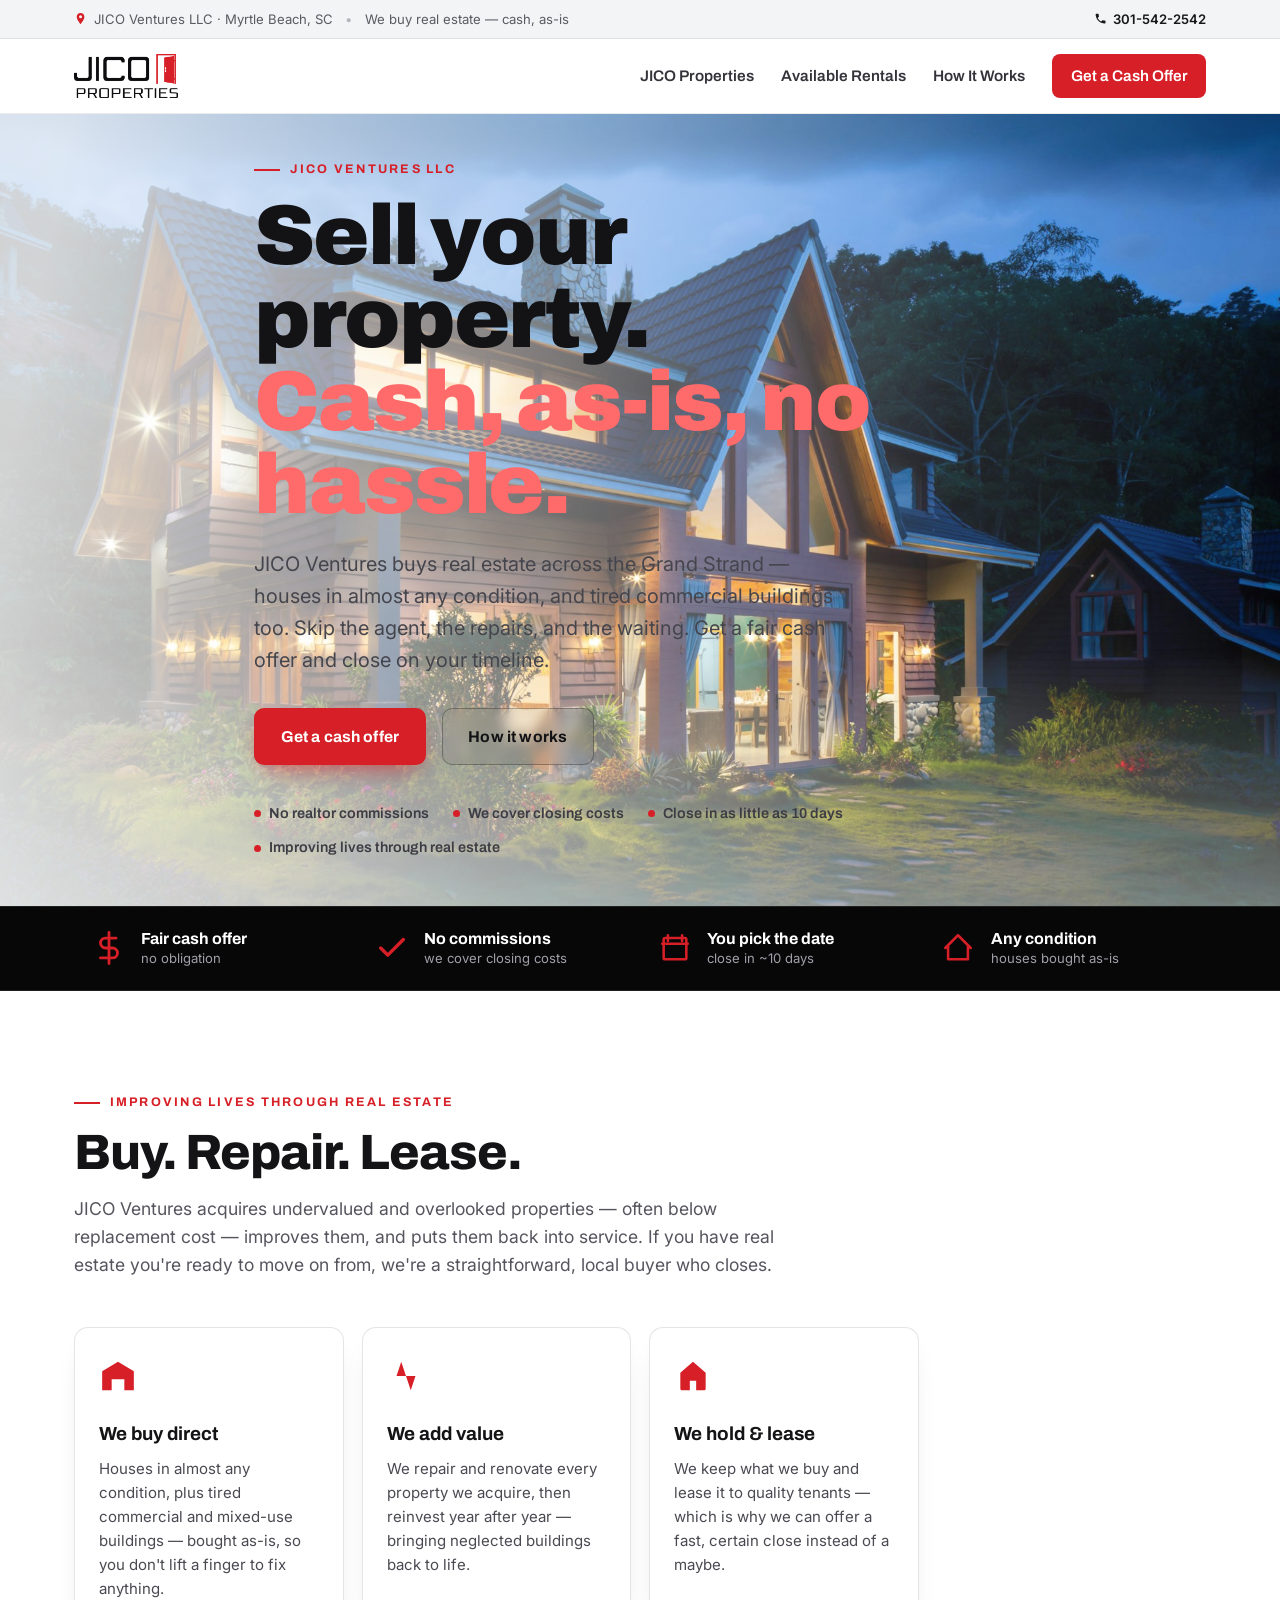
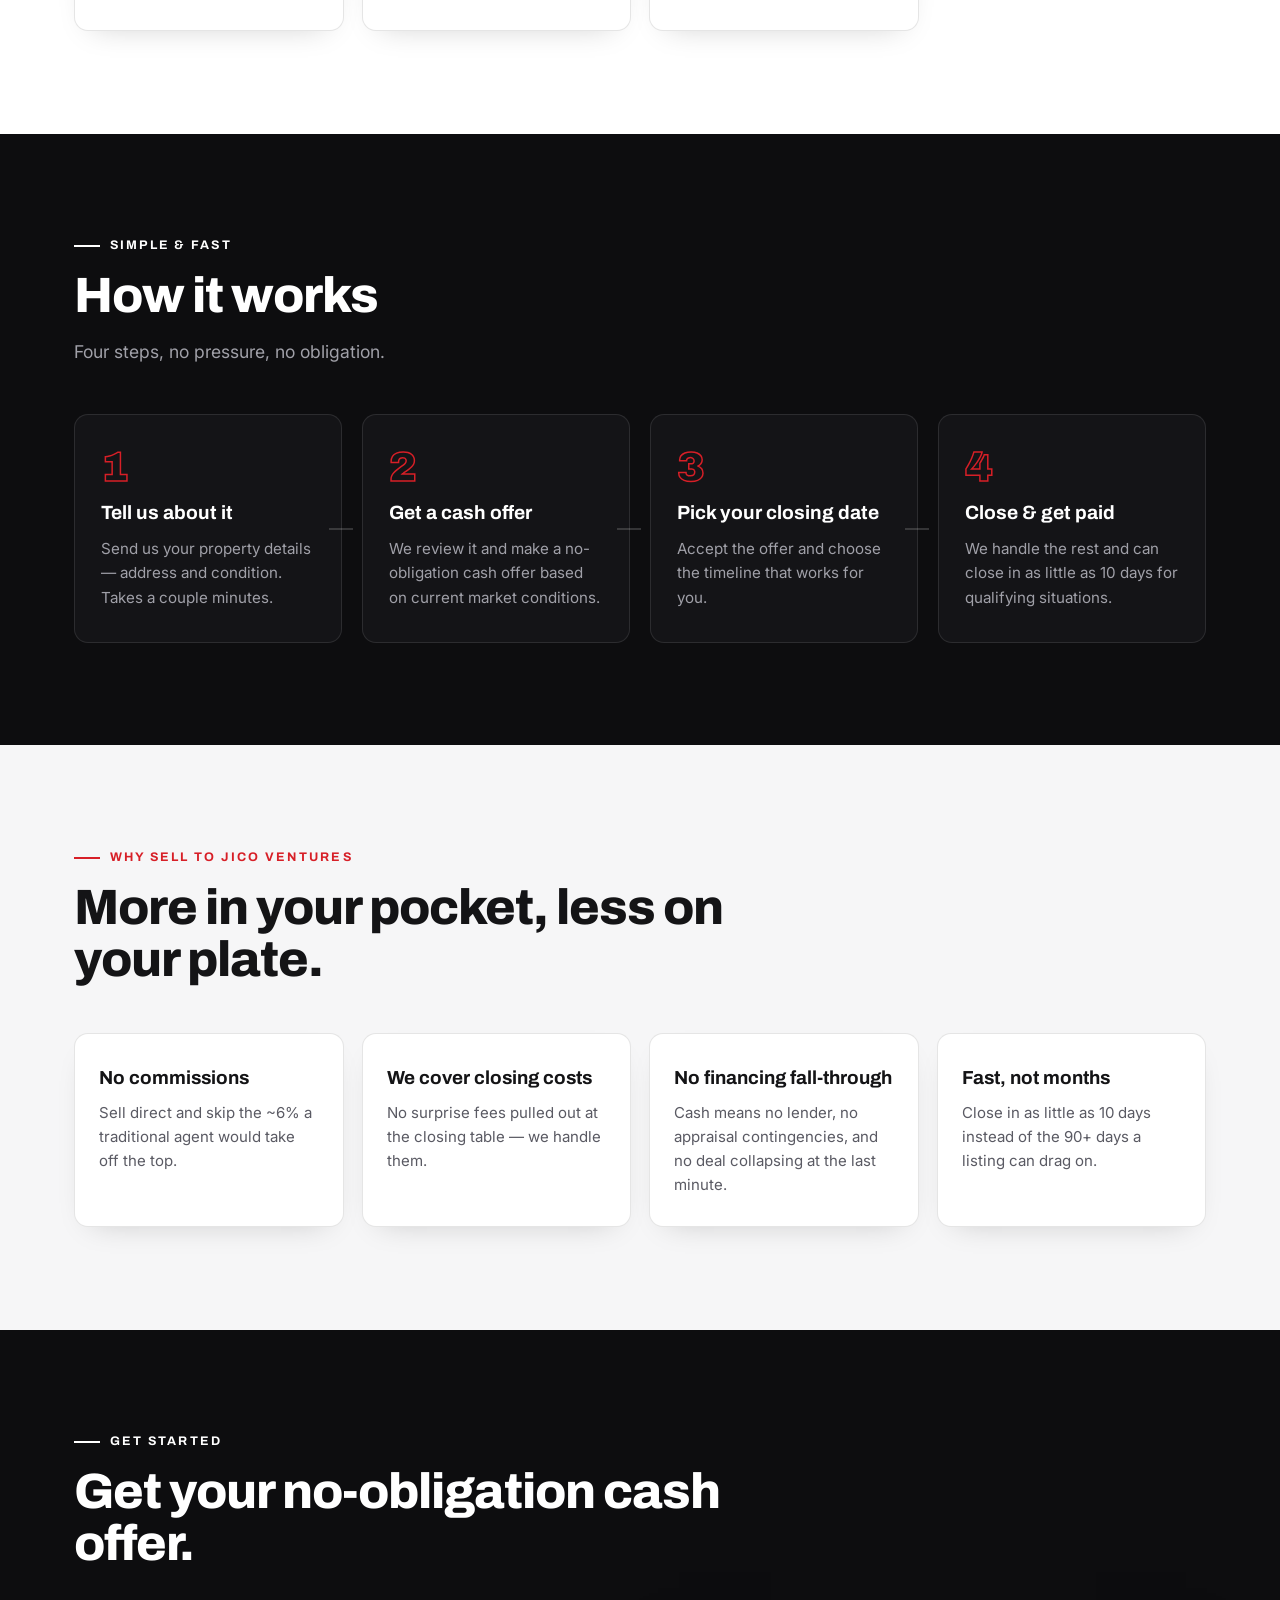
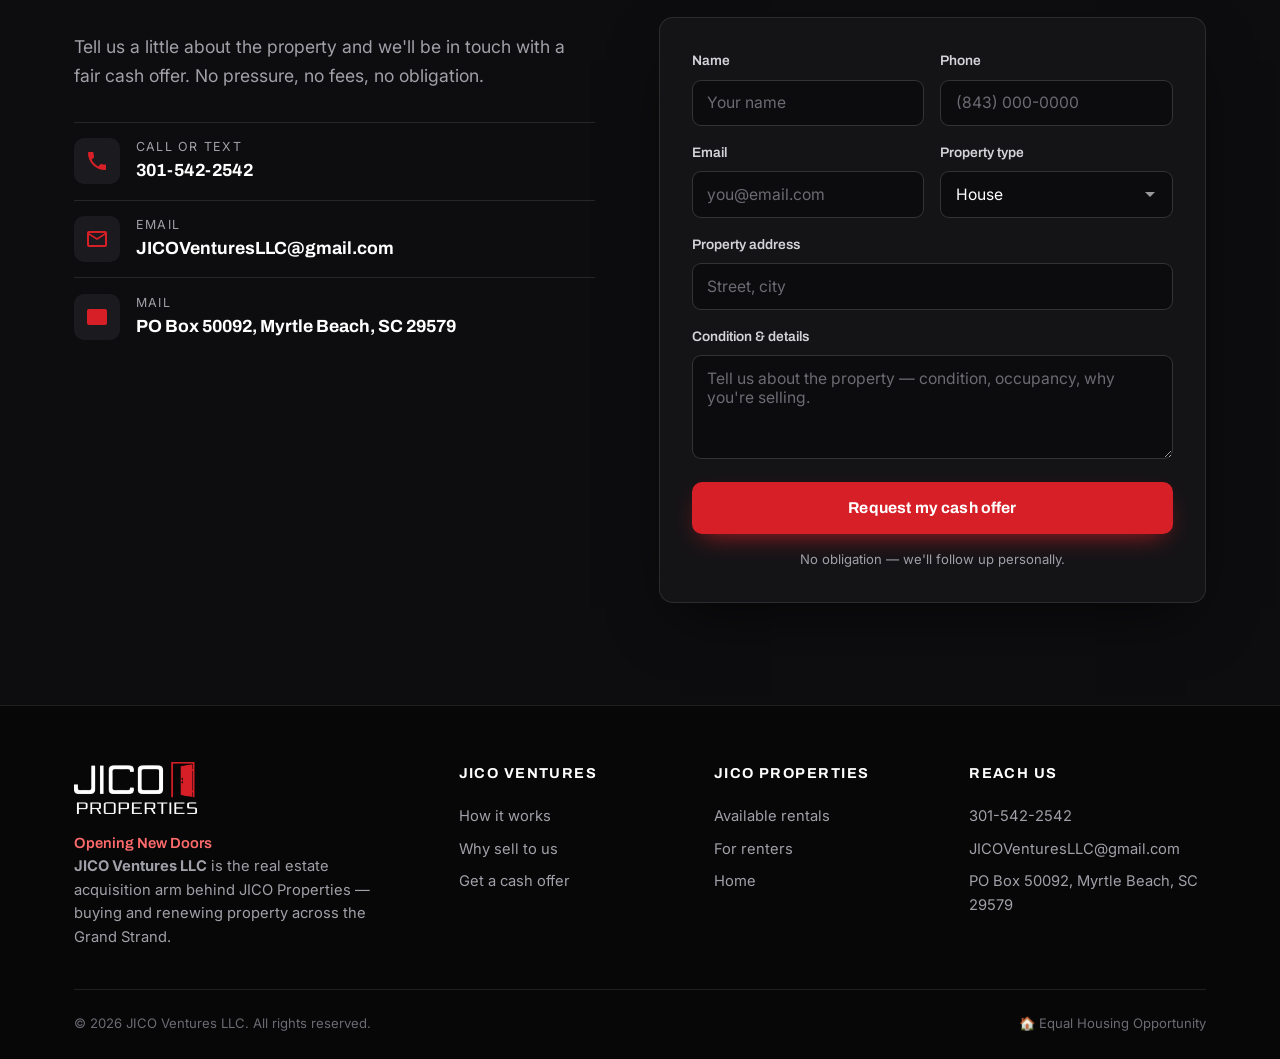
==== commit 2ae2e0ed: "Lighter top: white header + black logo, light top bar, white For Renters section - Header + top bar " ====
--- a/ventures.html
+++ b/ventures.html
@@ -19,7 +19,7 @@
 <link rel="preconnect" href="https://fonts.googleapis.com">
 <link rel="preconnect" href="https://fonts.gstatic.com" crossorigin>
 <link href="https://fonts.googleapis.com/css2?family=Archivo:wght@600;700;800;900&family=Inter:wght@400;500;600&display=swap" rel="stylesheet">
-<link rel="stylesheet" href="assets/css/styles.css">
+<link rel="stylesheet" href="assets/css/styles.css?v=2">
 
 <script type="application/ld+json">
 {
@@ -56,7 +56,7 @@
 <header class="header" id="header">
   <div class="wrap header__in">
     <a href="index.html" class="brand" aria-label="JICO Properties home">
-      <img class="brand__logo" src="assets/img/logo-white-reddoor.png" alt="JICO Properties" width="260" height="110">
+      <img class="brand__logo" src="assets/img/logo-black-reddoor.png" alt="JICO Properties" width="260" height="110">
     </a>
     <nav class="nav" id="nav">
       <a href="index.html">JICO Properties</a>
--- a/assets/css/styles.css
+++ b/assets/css/styles.css
@@ -862,3 +862,24 @@
   background:var(--red);color:#fff;border:2px solid #fff;border-radius:50%;
   font-family:var(--display);font-weight:800;font-size:14px;line-height:1;
   box-shadow:0 3px 12px rgba(0,0,0,.45)}
+
+/* ===========================================================
+   LIGHT HEADER / TOPBAR — white bar, black logo, dark nav
+   =========================================================== */
+.topbar{background:#f3f4f6;color:#5a5a63;border-bottom:1px solid rgba(0,0,0,.08)}
+.topbar__phone{color:#17171a}
+.topbar__phone:hover{color:var(--red)}
+.topbar__item .ic{color:var(--red)}
+.header{background:#fff;-webkit-backdrop-filter:none;backdrop-filter:none;border-bottom:1px solid rgba(0,0,0,.08)}
+.header.scrolled{background:#fff;border-bottom-color:rgba(0,0,0,.12);box-shadow:0 2px 14px rgba(0,0,0,.06)}
+.nav a{color:#33333a}
+.nav a:hover{color:#111}
+.hamburger span{background:#17171a}
+@media(max-width:920px){
+  .nav{background:#0a0a0c}   /* mobile slide-in panel stays dark */
+  .nav a{color:#f4f4f5}      /* light links on the dark panel */
+}
+/* Renter tiles as light cards on the white section */
+.lightsec .action{background:#fff;border-color:rgba(0,0,0,.10);box-shadow:0 12px 30px -18px rgba(0,0,0,.22)}
+.lightsec .action h3{color:#141416}
+.lightsec .action p{color:#5a5a63}
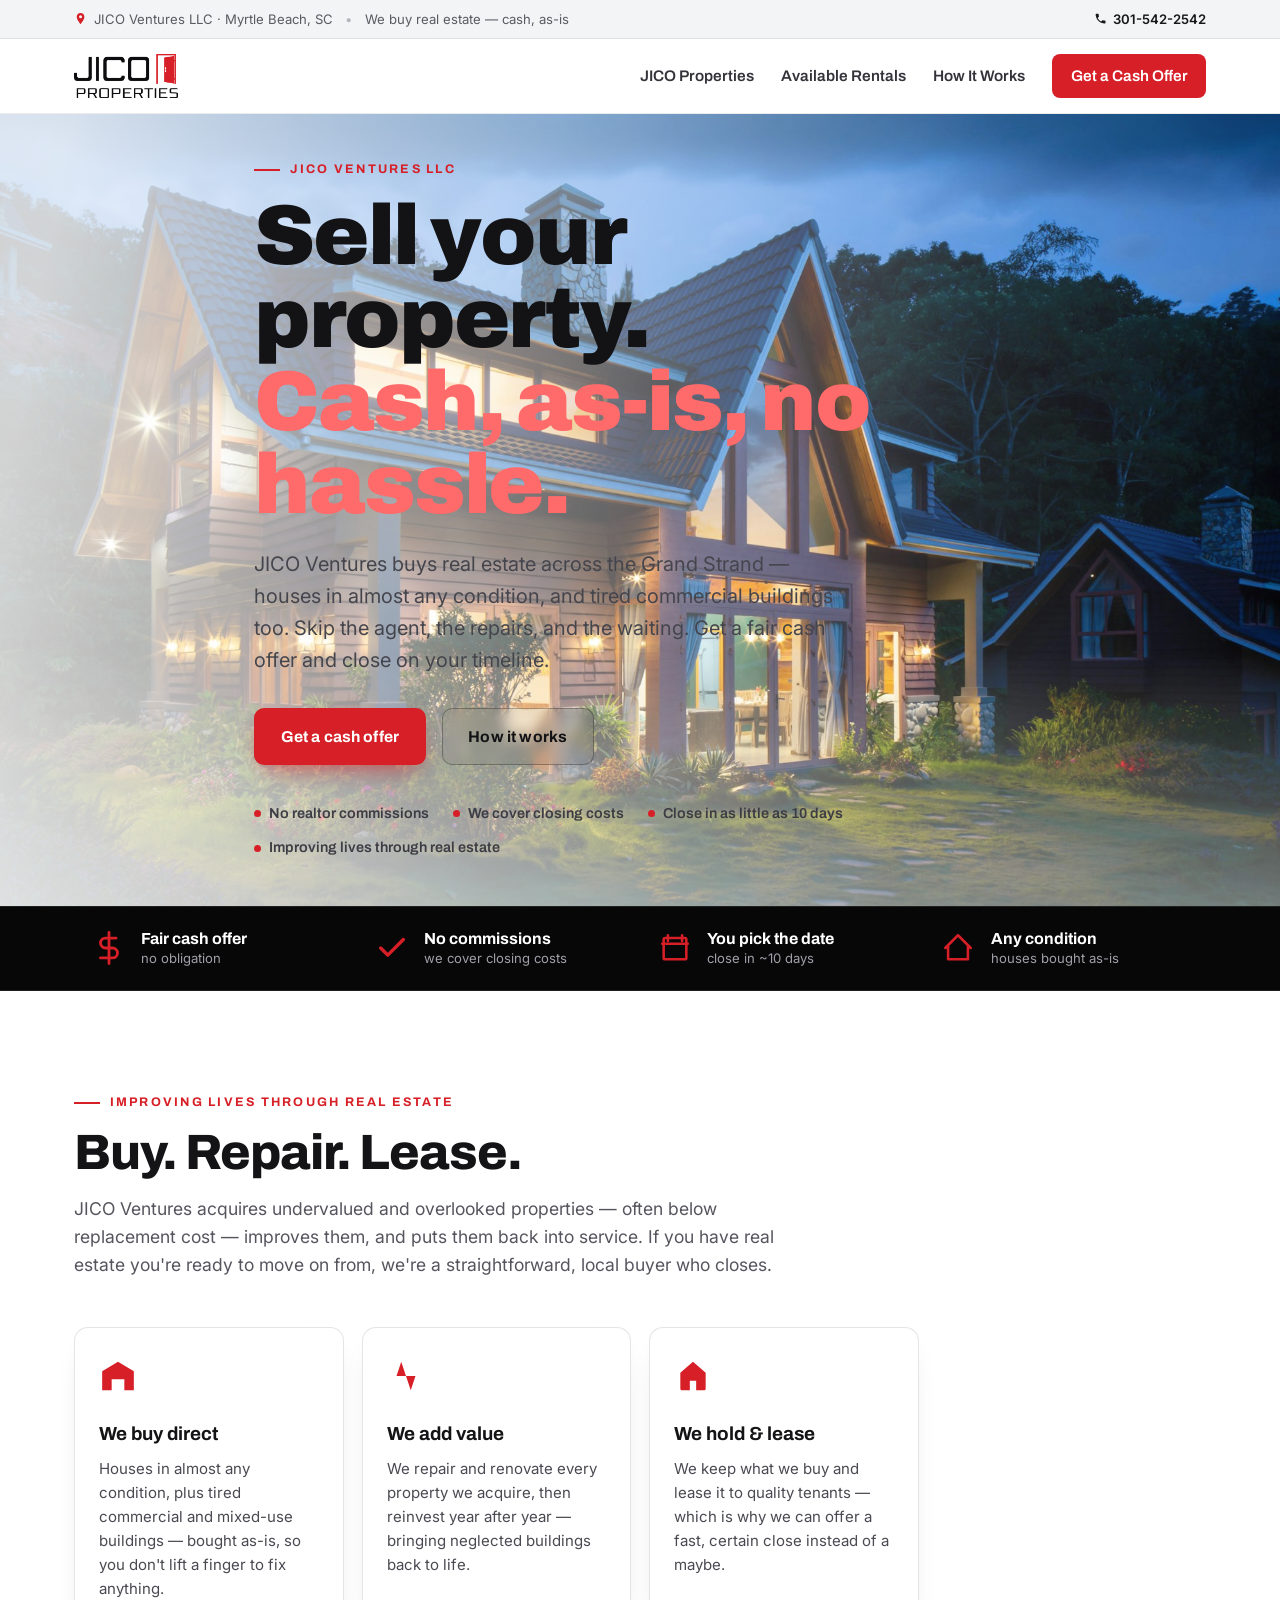
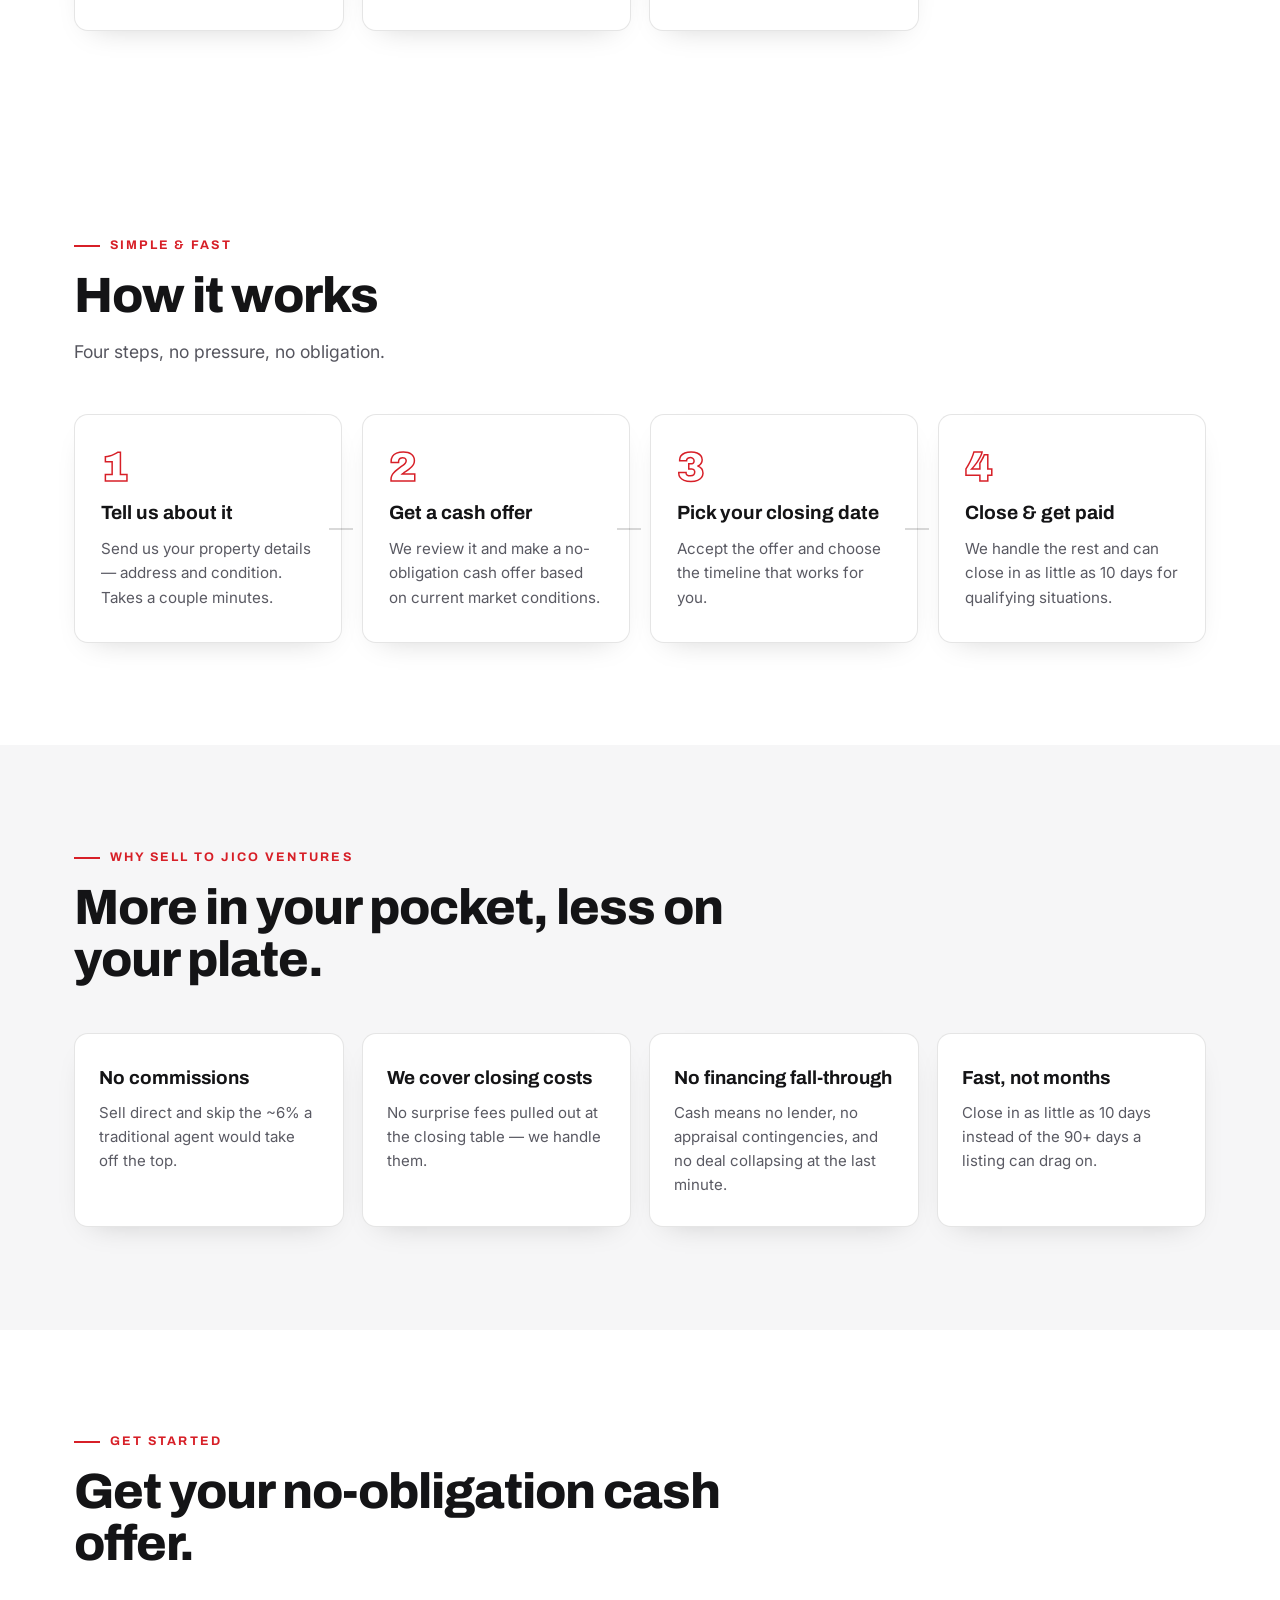
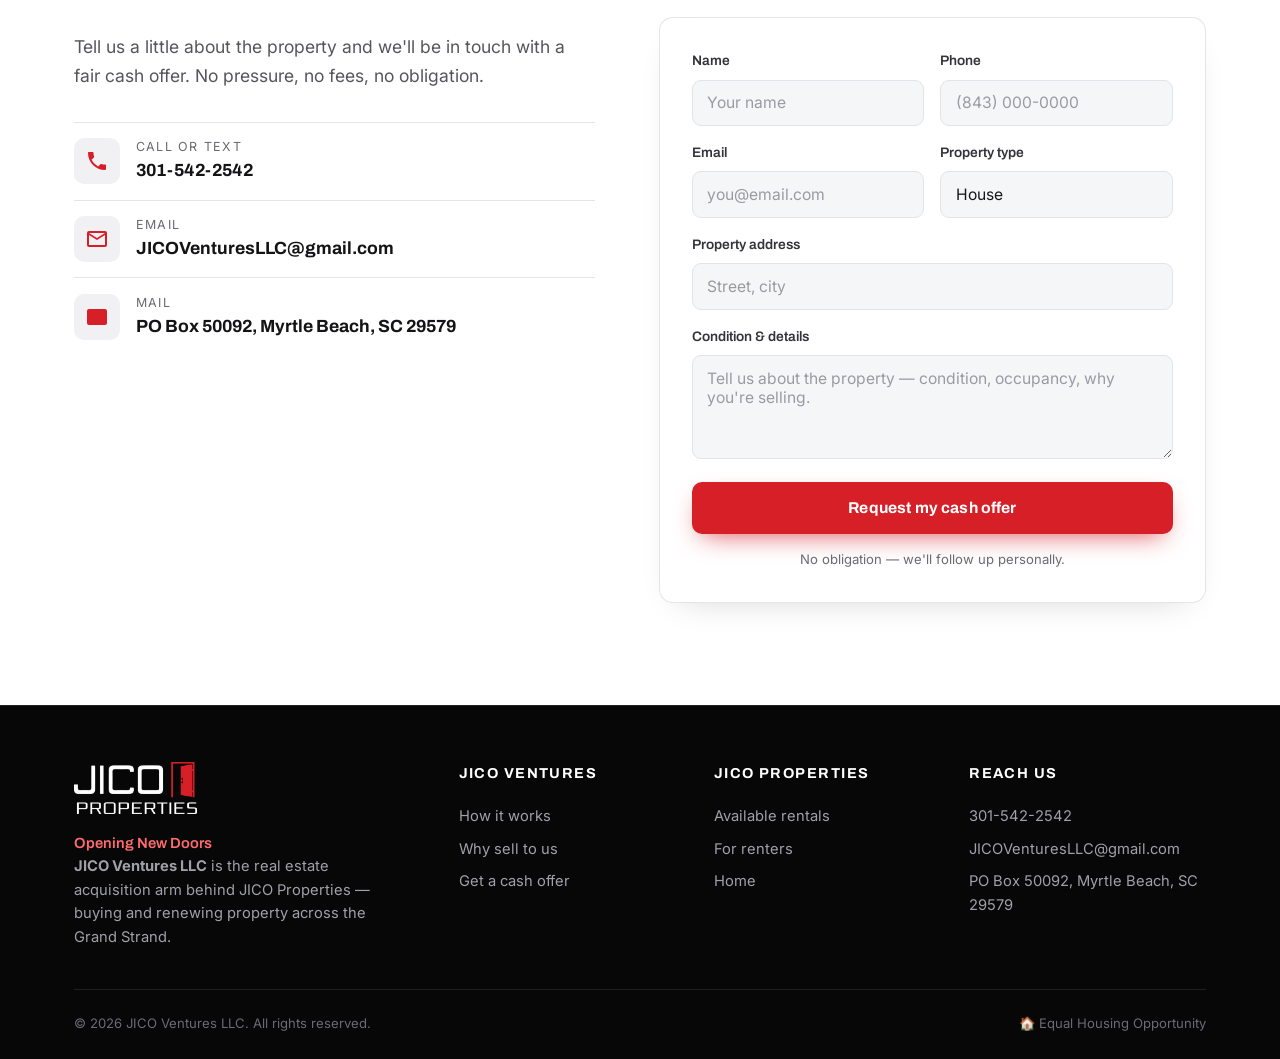
==== commit b08987e5: "Ventures page: video hero of properties + lighter theme - Add a video-montage hero to the Ventures p" ====
--- a/ventures.html
+++ b/ventures.html
@@ -19,7 +19,7 @@
 <link rel="preconnect" href="https://fonts.googleapis.com">
 <link rel="preconnect" href="https://fonts.gstatic.com" crossorigin>
 <link href="https://fonts.googleapis.com/css2?family=Archivo:wght@600;700;800;900&family=Inter:wght@400;500;600&display=swap" rel="stylesheet">
-<link rel="stylesheet" href="assets/css/styles.css?v=2">
+<link rel="stylesheet" href="assets/css/styles.css?v=3">
 
 <script type="application/ld+json">
 {
@@ -73,6 +73,7 @@
 <!-- ============ HERO ============ -->
 <section class="hero" id="top">
   <div class="hero__bg" style="background-image:url('assets/img/hero-home.jpg')"></div>
+  <div class="hero__montage" id="heroMontage" aria-hidden="true"></div>
   <div class="hero__scrim"></div>
   <div class="wrap hero__in">
     <span class="kicker kicker--light">JICO Ventures LLC</span>
@@ -142,7 +143,7 @@
 </section>
 
 <!-- ============ HOW IT WORKS ============ -->
-<section class="section" id="how">
+<section class="section lightsec" id="how">
   <div class="wrap">
     <div class="section__head">
       <span class="kicker kicker--light">Simple &amp; fast</span>
@@ -187,7 +188,7 @@
 </section>
 
 <!-- ============ GET A CASH OFFER ============ -->
-<section class="section contact" id="offer">
+<section class="section contact lightsec" id="offer">
   <div class="wrap">
     <div class="section__head">
       <span class="kicker kicker--light">Get started</span>
@@ -282,6 +283,15 @@
   <a class="mobilebar__quote" href="#offer">Get a Cash Offer</a>
 </div>
 
+<script>
+/* Ventures hero video — the kinds of properties we buy (homes + commercial) */
+window.JICO_HERO_CLIPS = [
+  'assets/video/hero-homes-aerial.mp4',
+  'assets/video/hero-retail-plaza.mp4',
+  'assets/video/hero-office-exterior.mp4',
+  'assets/video/hero-suburban-aerial.mp4'
+];
+</script>
 <script src="assets/js/main.js"></script>
 <script>
 /* JICO Ventures cash-offer form — emails details to the Ventures inbox */
--- a/assets/css/styles.css
+++ b/assets/css/styles.css
@@ -883,3 +883,21 @@
 .lightsec .action{background:#fff;border-color:rgba(0,0,0,.10);box-shadow:0 12px 30px -18px rgba(0,0,0,.22)}
 .lightsec .action h3{color:#141416}
 .lightsec .action p{color:#5a5a63}
+
+/* ---- Light theme for steps + contact form (used on the Ventures page) ---- */
+.lightsec .step{background:#fff;border-color:rgba(0,0,0,.10);box-shadow:0 12px 30px -18px rgba(0,0,0,.22)}
+.lightsec .step h3{color:#141416}
+.lightsec .step p{color:#5a5a63}
+.lightsec .step:not(:last-child)::after{background:rgba(0,0,0,.15)}
+.lightsec.contact .section__lead{color:#55555e}
+.lightsec .contact__list li{border-top-color:rgba(0,0,0,.1)}
+.lightsec .contact__list a{color:#141416}
+.lightsec .contact__list a:hover{color:var(--red)}
+.lightsec .contact__list span{color:#6a6a72}
+.lightsec .contact__list .ic{background:#f1f1f3}
+.lightsec .quote{background:#fff;border-color:rgba(0,0,0,.10);box-shadow:0 14px 34px -20px rgba(0,0,0,.2)}
+.lightsec .quote label{color:#33333a}
+.lightsec .quote input,.lightsec .quote select,.lightsec .quote textarea{background:#f5f6f8;color:#17171a;border-color:#e2e4e8}
+.lightsec .quote input::placeholder,.lightsec .quote textarea::placeholder{color:#9a9aa2}
+.lightsec .quote input:focus,.lightsec .quote select:focus,.lightsec .quote textarea:focus{background:#fff;border-color:var(--red)}
+.lightsec .quote__note{color:#6a6a72}
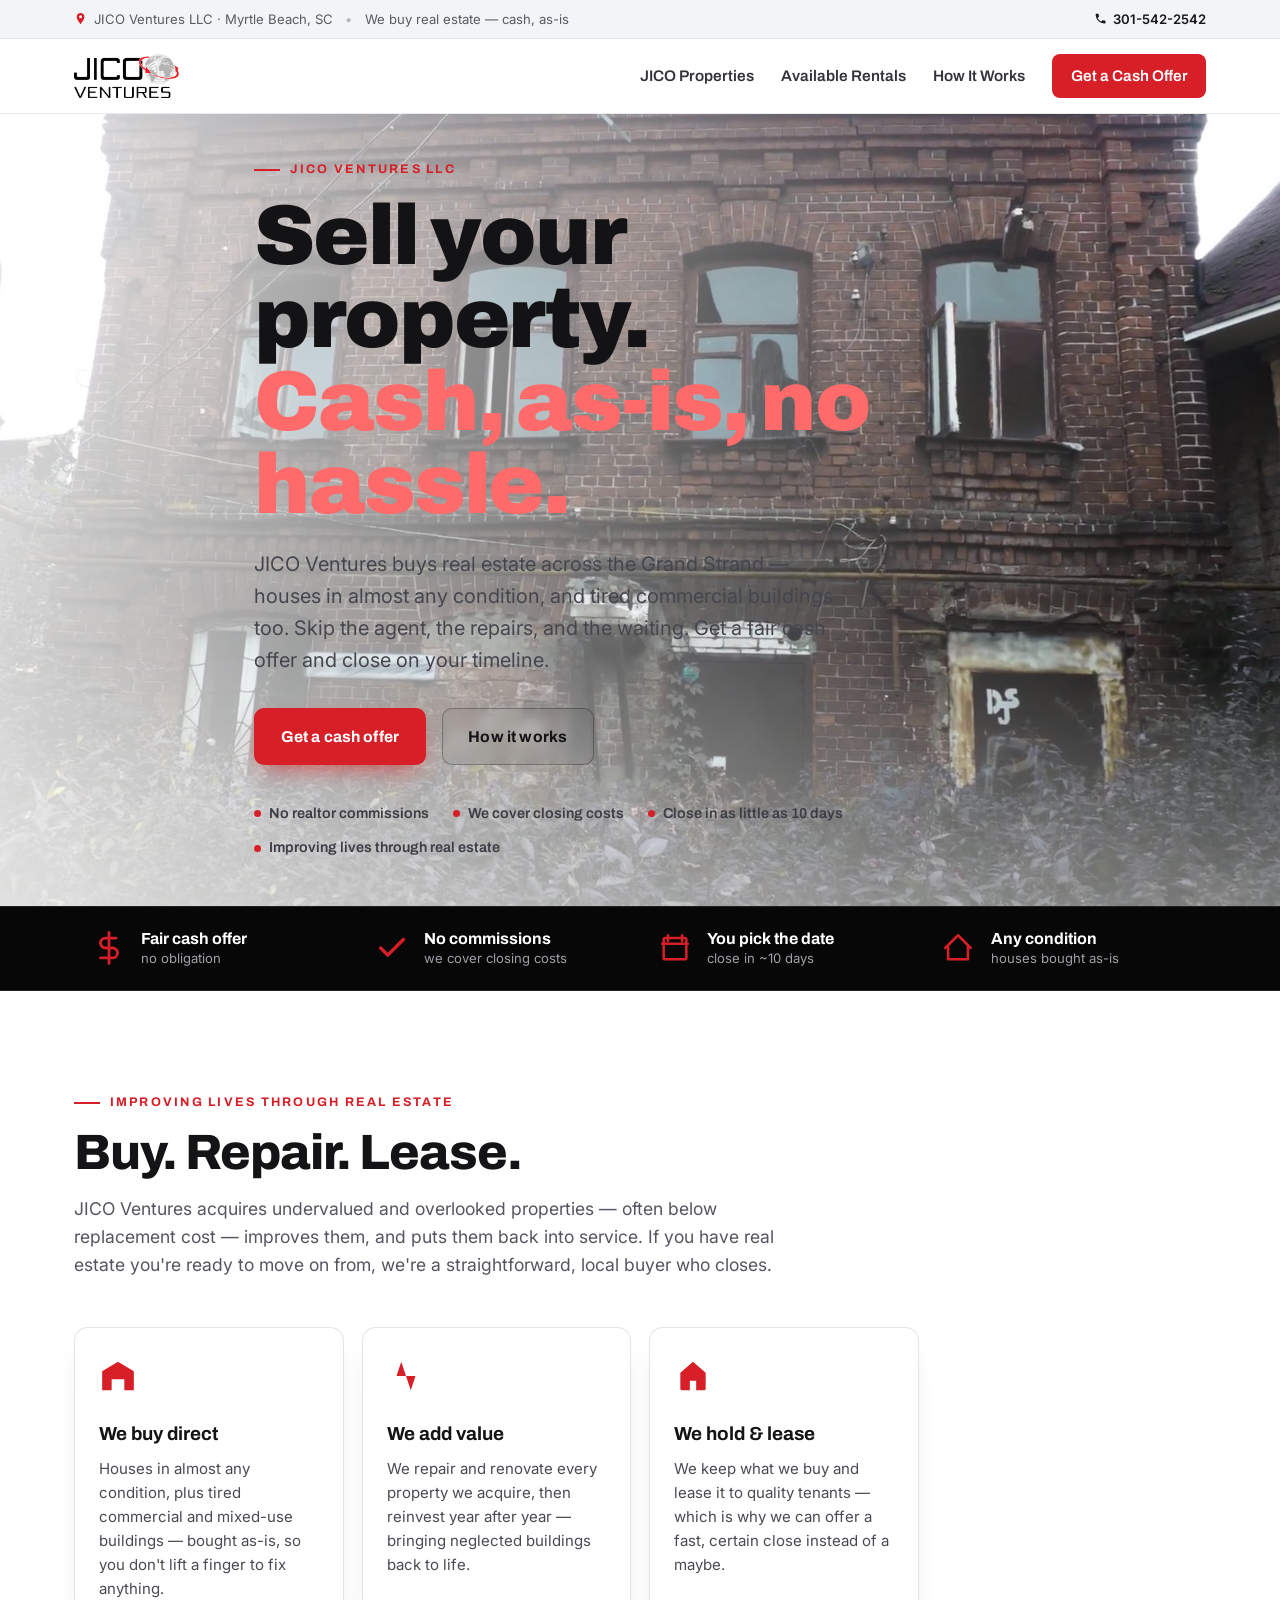
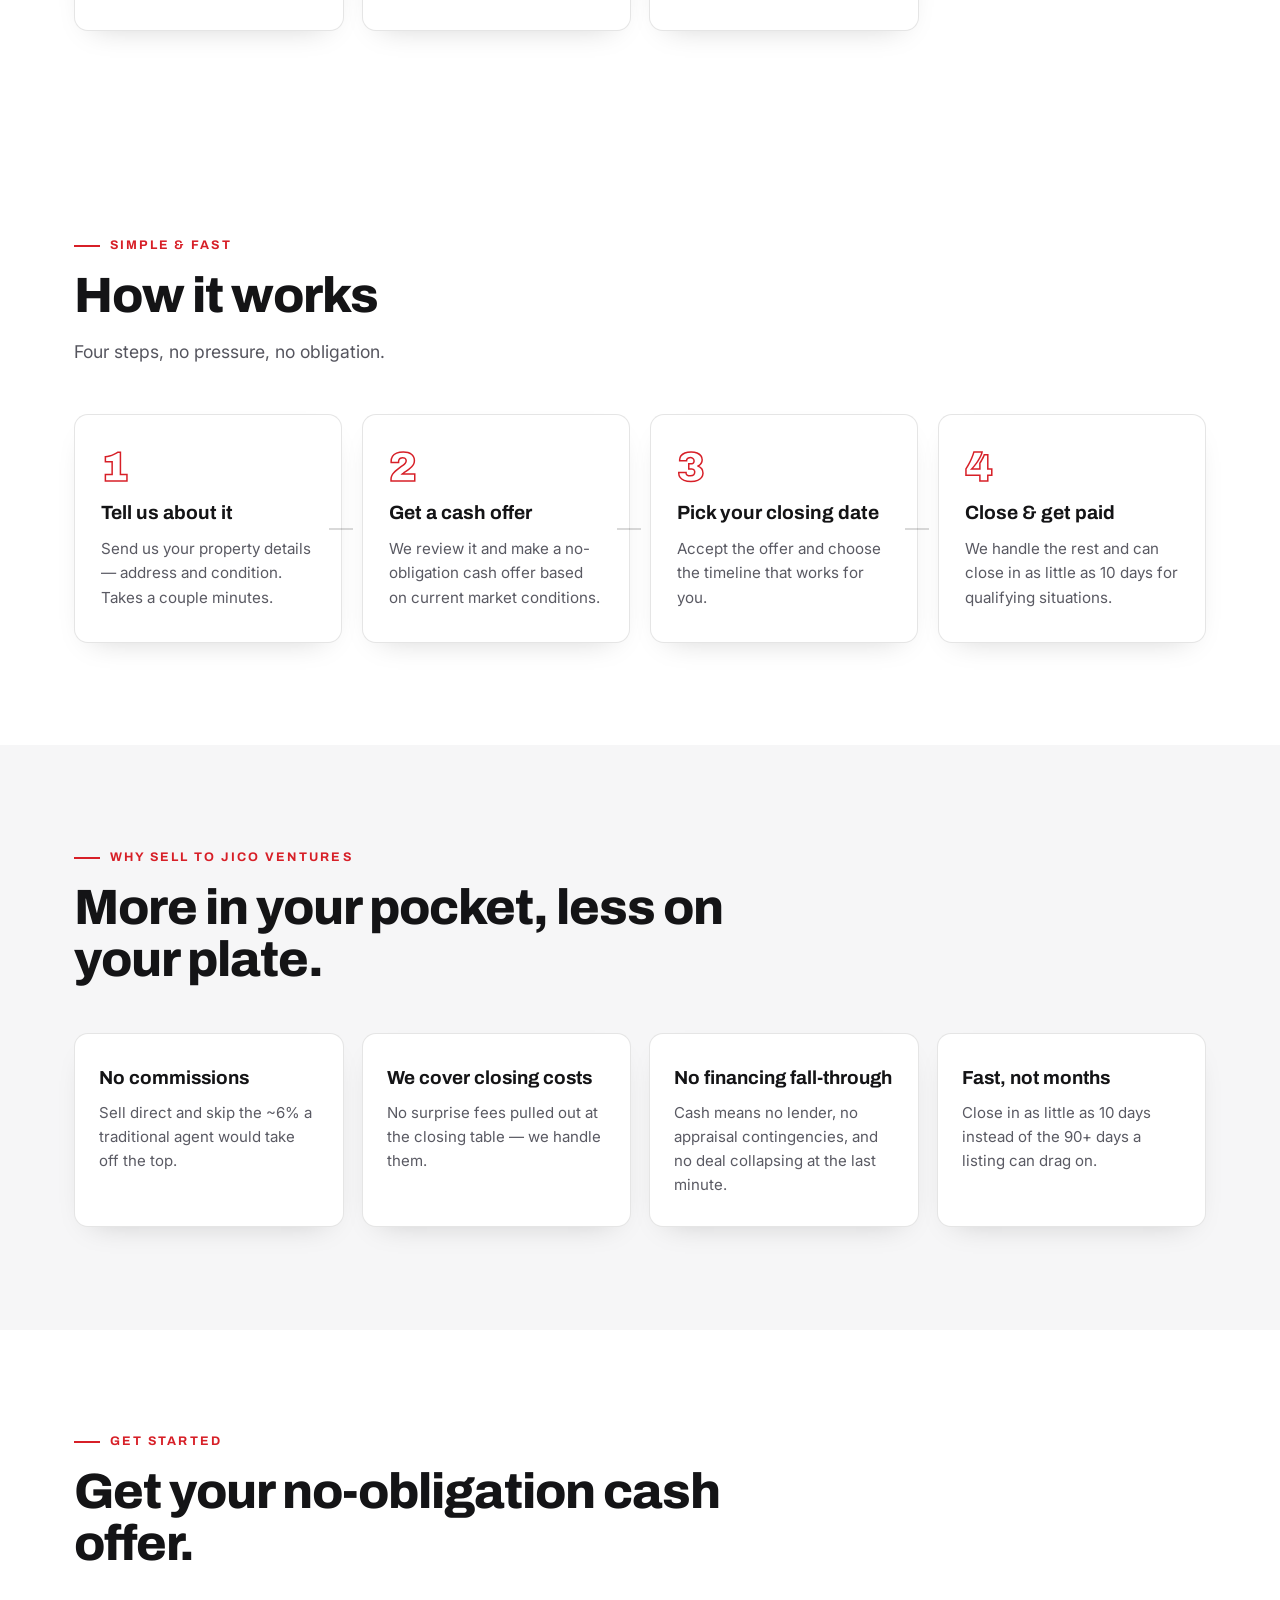
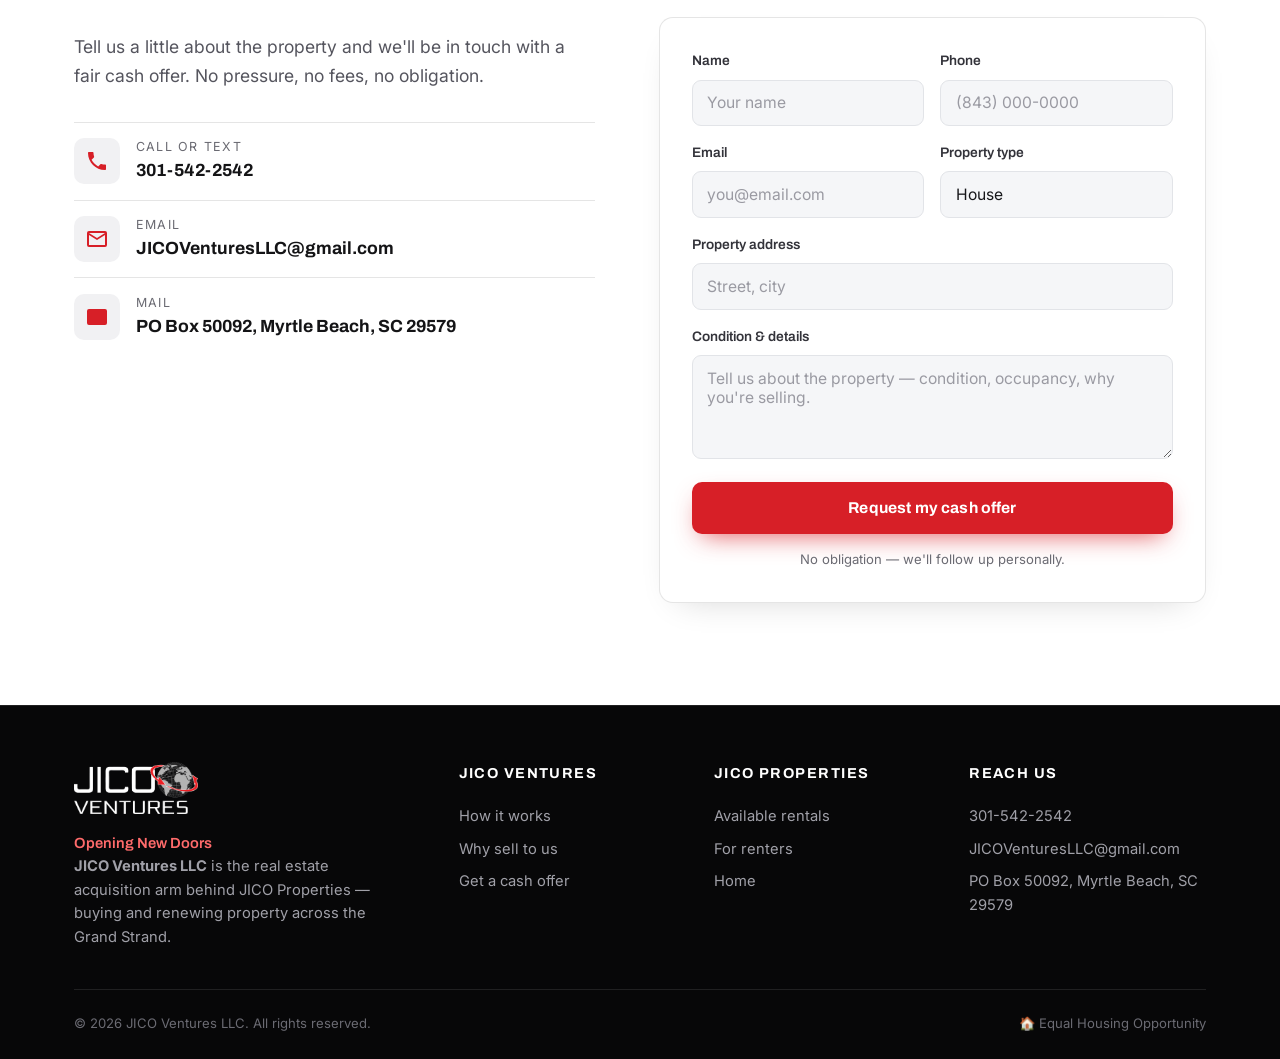
==== commit bc647675: "Ventures page: real JICO Ventures logo + rundown-property video hero - Add the JICO Ventures logo (g" ====
--- a/ventures.html
+++ b/ventures.html
@@ -55,8 +55,8 @@
 <!-- ============ HEADER ============ -->
 <header class="header" id="header">
   <div class="wrap header__in">
-    <a href="index.html" class="brand" aria-label="JICO Properties home">
-      <img class="brand__logo" src="assets/img/logo-black-reddoor.png" alt="JICO Properties" width="260" height="110">
+    <a href="#top" class="brand" aria-label="JICO Ventures home">
+      <img class="brand__logo" src="assets/img/logo-ventures.png" alt="JICO Ventures LLC" width="262" height="110">
     </a>
     <nav class="nav" id="nav">
       <a href="index.html">JICO Properties</a>
@@ -72,7 +72,7 @@
 
 <!-- ============ HERO ============ -->
 <section class="hero" id="top">
-  <div class="hero__bg" style="background-image:url('assets/img/hero-home.jpg')"></div>
+  <div class="hero__bg" style="background-image:url('assets/img/vent-hero.jpg')"></div>
   <div class="hero__montage" id="heroMontage" aria-hidden="true"></div>
   <div class="hero__scrim"></div>
   <div class="wrap hero__in">
@@ -244,7 +244,7 @@
   <div class="wrap">
     <div class="footer__in">
       <div class="footer__brand">
-        <img src="assets/img/logo-white-reddoor.png" alt="JICO Properties" width="240" height="102">
+        <img src="assets/img/logo-ventures-white.png" alt="JICO Ventures LLC" width="244" height="102">
         <p class="footer__tag">Opening New Doors</p>
         <p><b>JICO Ventures LLC</b> is the real estate acquisition arm behind JICO Properties — buying and renewing property across the Grand Strand.</p>
       </div>
@@ -286,10 +286,9 @@
 <script>
 /* Ventures hero video — the kinds of properties we buy (homes + commercial) */
 window.JICO_HERO_CLIPS = [
-  'assets/video/hero-homes-aerial.mp4',
-  'assets/video/hero-retail-plaza.mp4',
-  'assets/video/hero-office-exterior.mp4',
-  'assets/video/hero-suburban-aerial.mp4'
+  'assets/video/vent-commercial.mp4',
+  'assets/video/vent-house1.mp4',
+  'assets/video/vent-house2.mp4'
 ];
 </script>
 <script src="assets/js/main.js"></script>
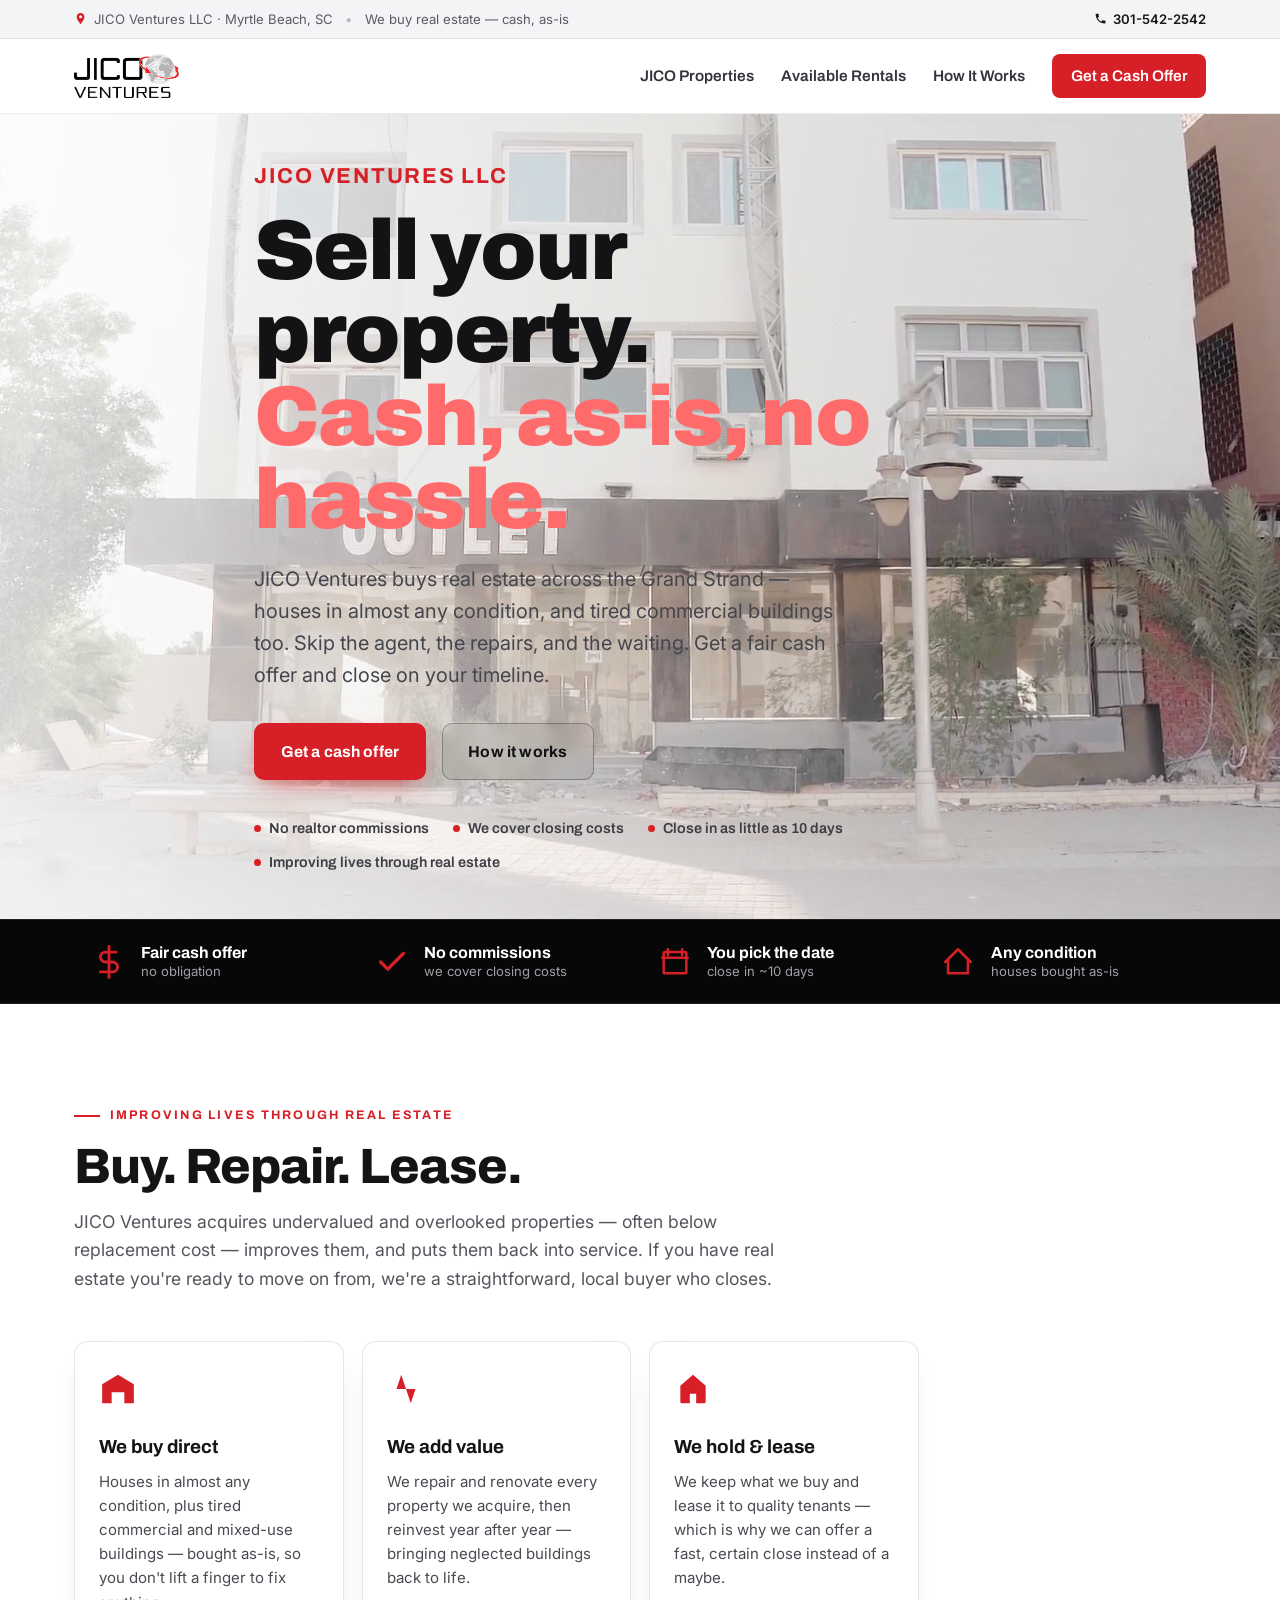
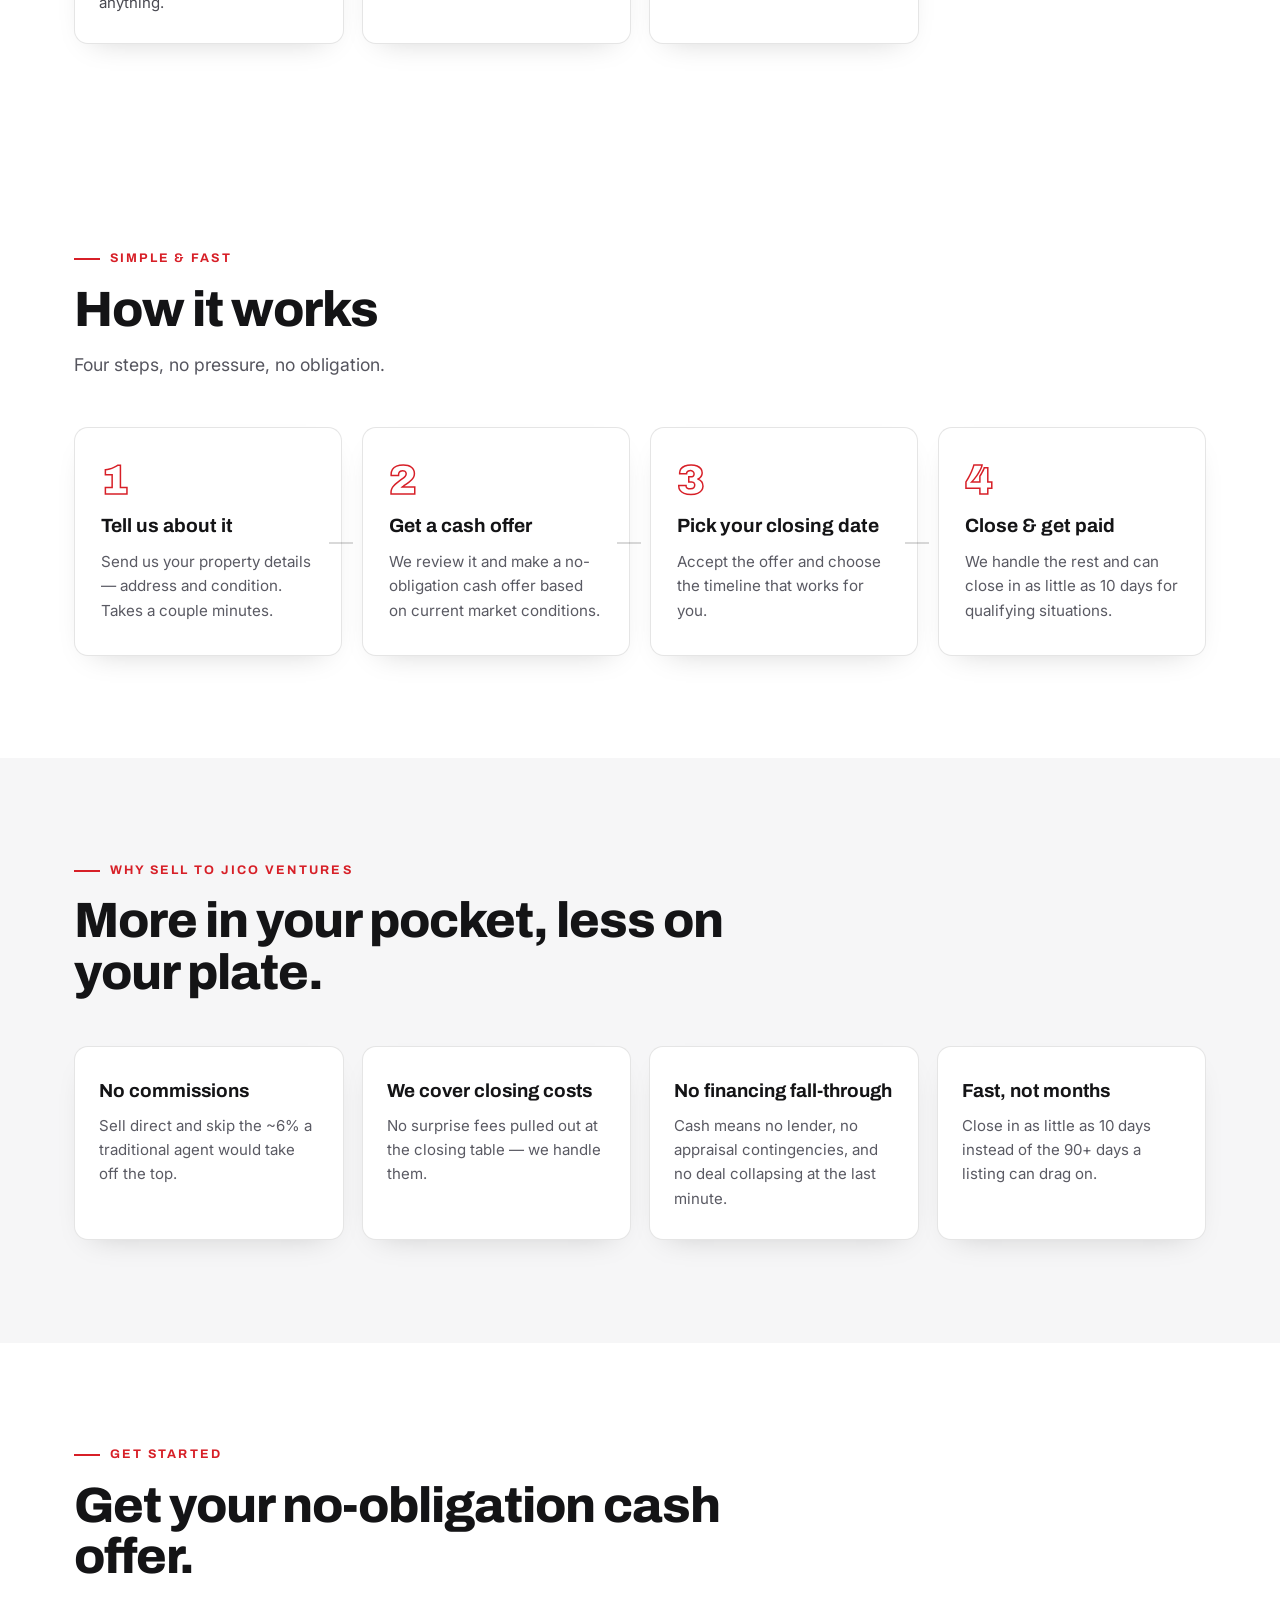
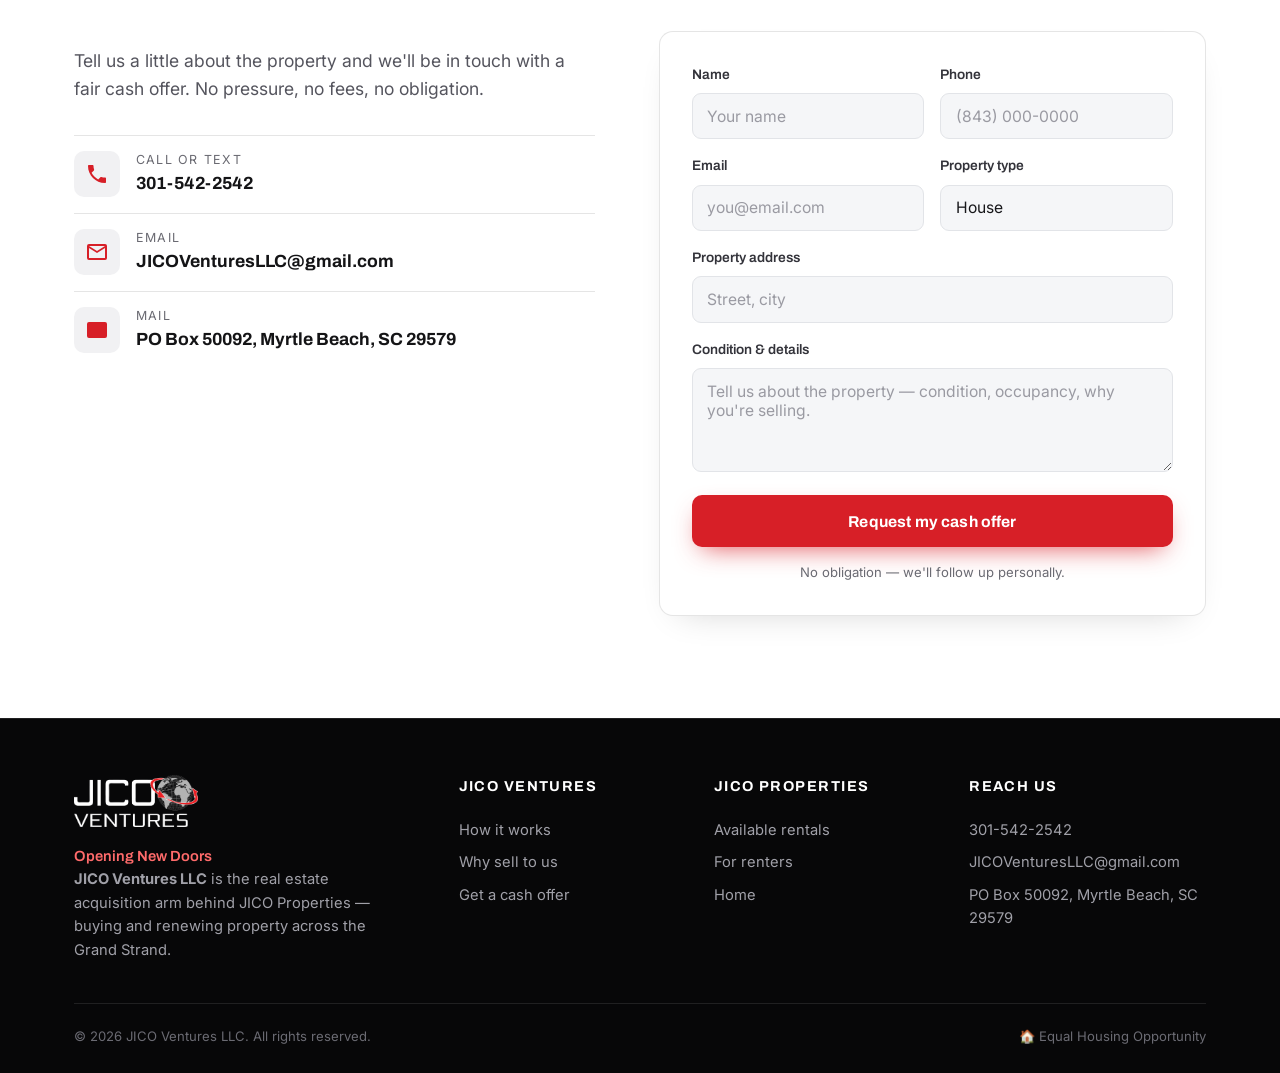
==== commit 9999c6fa: "Ventures hero: bigger business name (no dash) + dial back rundown level - Enlarge the "JICO Ventures" ====
--- a/ventures.html
+++ b/ventures.html
@@ -19,7 +19,7 @@
 <link rel="preconnect" href="https://fonts.googleapis.com">
 <link rel="preconnect" href="https://fonts.gstatic.com" crossorigin>
 <link href="https://fonts.googleapis.com/css2?family=Archivo:wght@600;700;800;900&family=Inter:wght@400;500;600&display=swap" rel="stylesheet">
-<link rel="stylesheet" href="assets/css/styles.css?v=3">
+<link rel="stylesheet" href="assets/css/styles.css?v=4">
 
 <script type="application/ld+json">
 {
@@ -76,7 +76,7 @@
   <div class="hero__montage" id="heroMontage" aria-hidden="true"></div>
   <div class="hero__scrim"></div>
   <div class="wrap hero__in">
-    <span class="kicker kicker--light">JICO Ventures LLC</span>
+    <span class="kicker kicker--light kicker--vent">JICO Ventures LLC</span>
     <h1 class="hero__title">Sell your property.<br><span class="red">Cash, as-is, no hassle.</span></h1>
     <p class="hero__sub">JICO Ventures buys real estate across the Grand Strand — houses in almost any condition, and tired commercial buildings too. Skip the agent, the repairs, and the waiting. Get a fair cash offer and close on your timeline.</p>
     <div class="hero__cta">
--- a/assets/css/styles.css
+++ b/assets/css/styles.css
@@ -901,3 +901,8 @@
 .lightsec .quote input::placeholder,.lightsec .quote textarea::placeholder{color:#9a9aa2}
 .lightsec .quote input:focus,.lightsec .quote select:focus,.lightsec .quote textarea:focus{background:#fff;border-color:var(--red)}
 .lightsec .quote__note{color:#6a6a72}
+
+/* ---- Ventures hero: bigger business name, no dash ---- */
+.kicker--vent{font-size:1.35rem;letter-spacing:.08em;gap:0;margin-bottom:1rem}
+.kicker--vent::before{display:none}
+@media(max-width:520px){.kicker--vent{font-size:1.1rem}}
